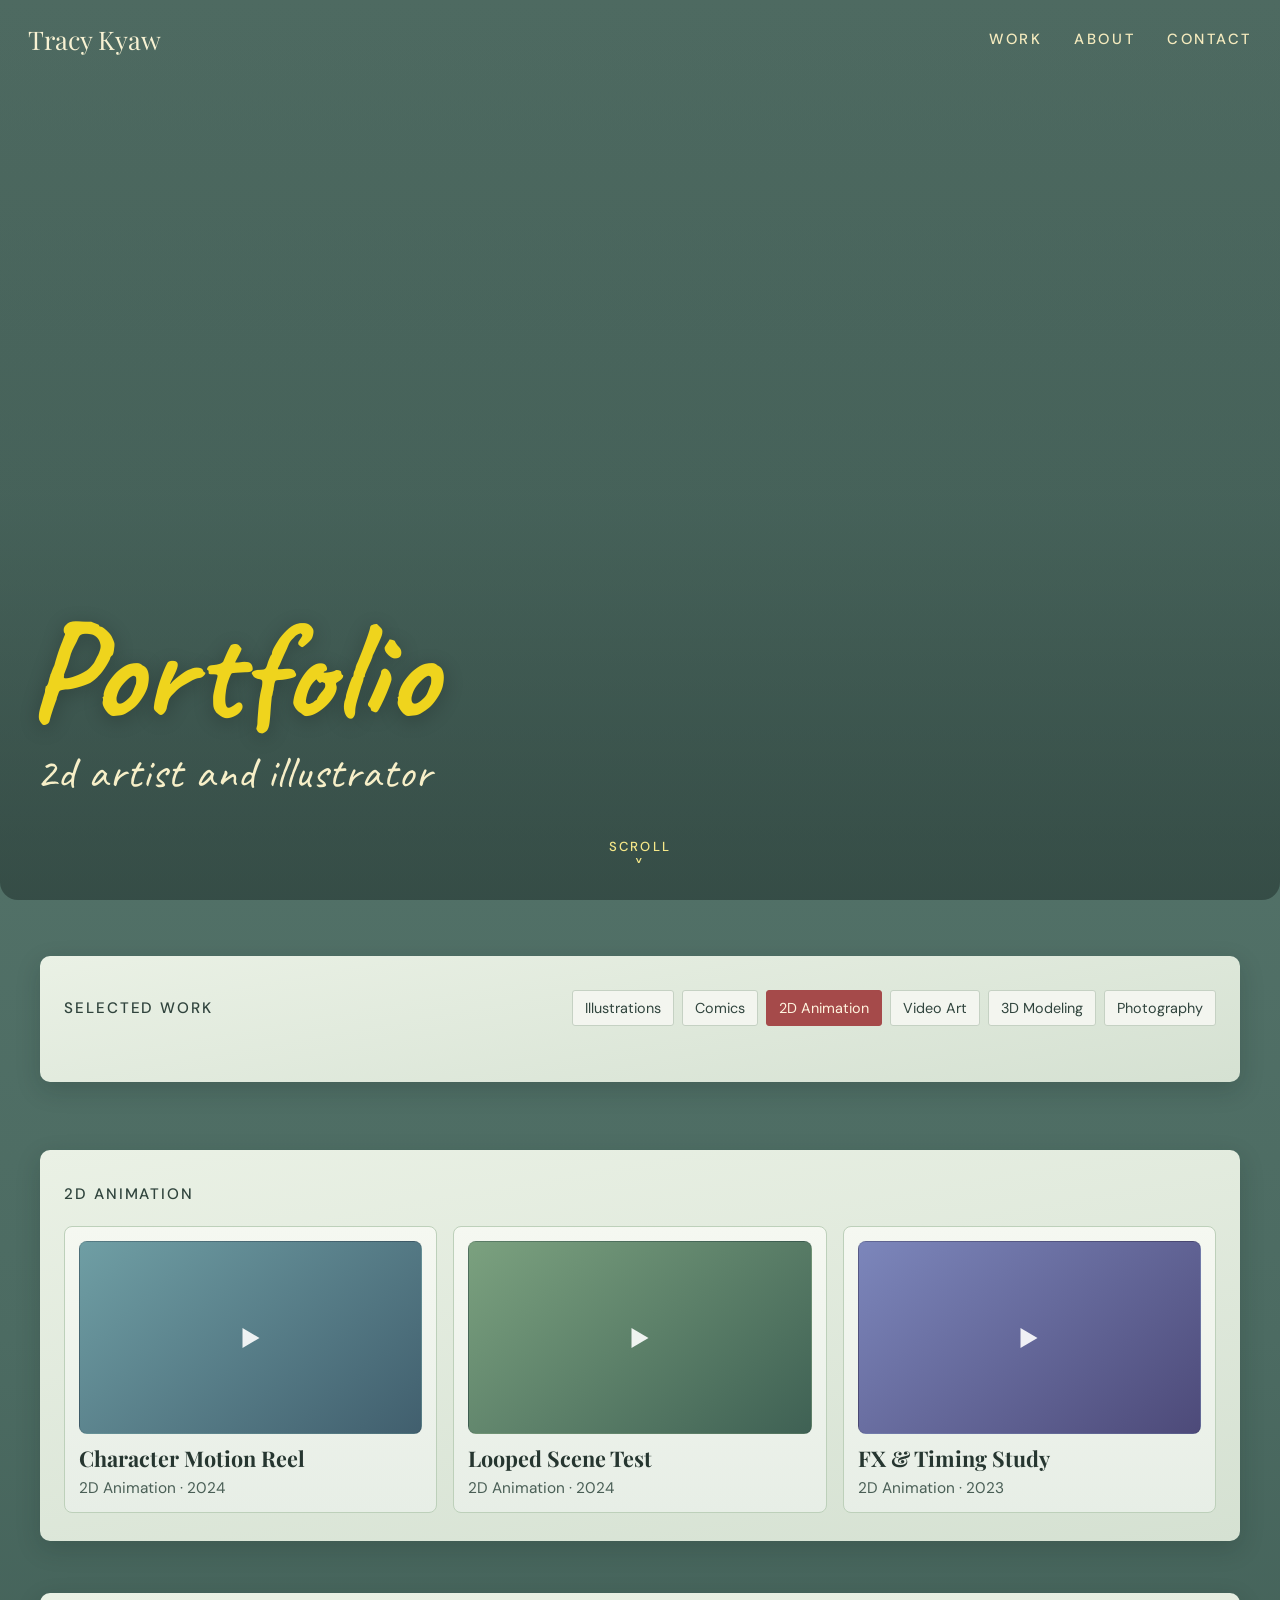
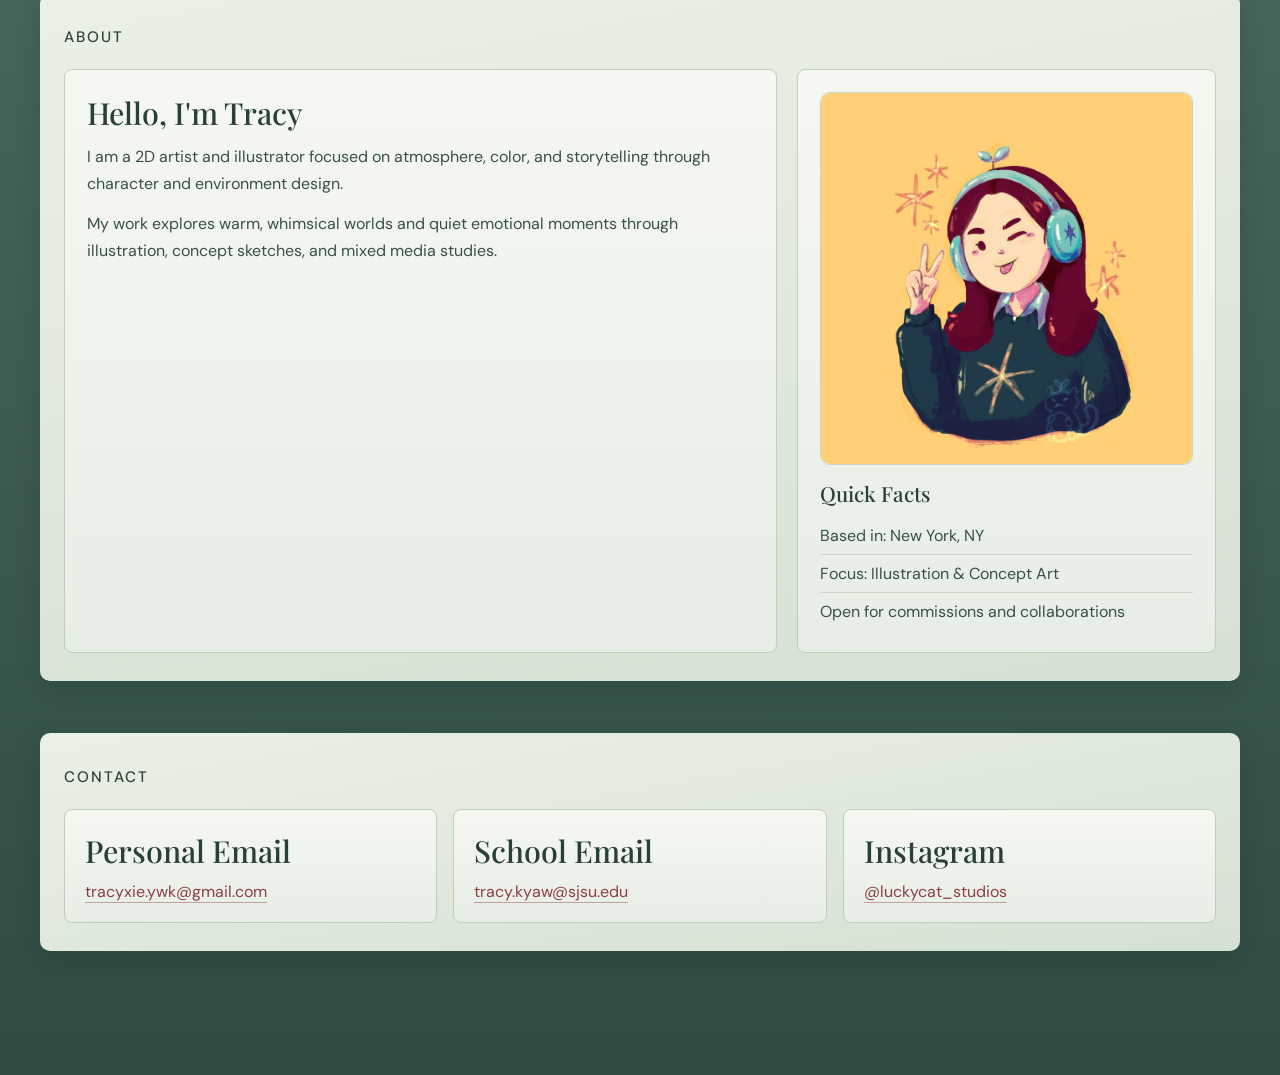
==== animation.html @ 041e15ec "adf" ====
<!DOCTYPE html>
<html lang="en">
<head>
  <meta charset="UTF-8" />
  <meta name="viewport" content="width=device-width, initial-scale=1.0"/>
  <title>Tracy Kyaw | Portfolio</title>
  <script>
    (function () {
      var path = window.location.pathname;
      var lastSegment = path.split("/").pop();
      var looksLikeFile = lastSegment.indexOf(".") !== -1;
      if (!path.endsWith("/") && !looksLikeFile) {
        window.location.replace(window.location.href + "/");
      }
    })();
  </script>
  <link rel="preconnect" href="https://fonts.googleapis.com">
  <link rel="preconnect" href="https://fonts.gstatic.com" crossorigin>
  <link href="https://fonts.googleapis.com/css2?family=Caveat:wght@400;700&family=DM+Sans:wght@400;500&family=Playfair+Display:wght@500&display=swap" rel="stylesheet">
  <link rel="stylesheet" href="style.css" />
</head>
<body data-page-category="animation">

  <header class="hero">
    <div class="hero-bg"></div>
    <div class="hero-overlay"></div>

    <div class="hero-inner">
      <div class="top-bar">
        <p class="site-name">Tracy Kyaw</p>
        <nav class="main-nav">
          <a href="#work">WORK</a>
          <a href="#about">ABOUT</a>
          <a href="#contact">CONTACT</a>
        </nav>
      </div>

      <div class="hero-copy">
        <h1>
          Portfolio
          <span class="sparkle sparkle-1" aria-hidden="true"></span>
          <span class="sparkle sparkle-2" aria-hidden="true"></span>
          <span class="sparkle sparkle-3" aria-hidden="true"></span>
          <span class="sparkle sparkle-4" aria-hidden="true"></span>
        </h1>
        <p>2d artist and illustrator</p>
      </div>

      <a class="scroll-cue" href="#work">
        SCROLL
        <span aria-hidden="true">&#709;</span>
      </a>
    </div>
  </header>

  <main>
    <section class="work-section" id="work">
      <div class="work-header">
        <h2>SELECTED WORK</h2>
        <div class="filter-chips" aria-label="Artwork categories">
          <a class="chip" href="illustrations.html#work">Illustrations</a>
          <a class="chip" href="comics.html#work">Comics</a>
          <a class="chip" href="animation.html#work">2D Animation</a>
          <a class="chip" href="video-art.html#work">Video Art</a>
          <a class="chip" href="modeling.html#work">3D Modeling</a>
          <a class="chip" href="photography.html#work">Photography</a>
        </div>
      </div>

      <div class="artwork-grid">
        <article class="artwork-card" data-category="illustrations">
          <img class="artwork-image" src="illustrations/illustration-01.png" alt="Sunlit courtyard illustration">
          <h3>Sunlit Courtyard</h3>
          <p>Illustrations · 2024</p>
        </article>
        <article class="artwork-card" data-category="photography">
          <div class="artwork-image placeholder-2" aria-hidden="true"></div>
          <h3>Quiet Reflections</h3>
          <p>Photography · 2024</p>
        </article>
        <article class="artwork-card" data-category="comics">
          <a class="artwork-link" href="comics-stars-before-drones.html">
            <img class="artwork-image" src="comics/stars-before-drones/01.png" alt="Stars Before The Drones comic cover page">
          </a>
          <h3>Stars Before The Drones</h3>
          <p>Comics · 8 pages</p>
        </article>
        <article class="artwork-card" data-category="illustrations">
          <img class="artwork-image" src="illustrations/illustration-02.png" alt="Portrait illustration with blue and violet tones">
          <h3>Velvet Portrait</h3>
          <p>Illustrations · 2023</p>
        </article>
        <article class="artwork-card" data-category="modeling">
          <div class="artwork-image placeholder-5" aria-hidden="true"></div>
          <h3>Color Study 07</h3>
          <p>3D Modeling · 2022</p>
        </article>
        <article class="artwork-card" data-category="photography">
          <div class="artwork-image placeholder-6" aria-hidden="true"></div>
          <h3>Blue Tide</h3>
          <p>Photography · 2022</p>
        </article>
        <article class="artwork-card" data-category="comics">
          <a class="artwork-link" href="comics-tobi-story.html">
            <img class="artwork-image" src="comics/closet-story/01.png" alt="Tobi comic cover page">
          </a>
          <h3>Tobi</h3>
          <p>Comics · 5 pages</p>
        </article>
        <article class="artwork-card" data-category="illustrations">
          <img class="artwork-image" src="illustrations/illustration-03.png" alt="Night scene illustration with pink lilies">
          <h3>Midnight Lilies</h3>
          <p>Illustrations · 2024</p>
        </article>
        <article class="artwork-card" data-category="illustrations">
          <img class="artwork-image" src="illustrations/illustration-04.png" alt="Koi fish pond illustration">
          <h3>Koi Pond Study</h3>
          <p>Illustrations · 2024</p>
        </article>
        <article class="artwork-card" data-category="illustrations">
          <img class="artwork-image" src="IMG_1523.png" alt="Forest scene hero illustration">
          <h3>Forest Guardians</h3>
          <p>Illustrations · 2024</p>
        </article>
        <article class="artwork-card" data-category="illustrations">
          <img class="artwork-image" src="illustrations/illustration-05.png" alt="Portrait illustration of two smiling friends with star background">
          <h3>Starry Friendship</h3>
          <p>Illustrations · 2024</p>
        </article>
      </div>
    </section>

    <section class="animation-section" id="animation">
      <div class="section-title-row">
        <h2>2D ANIMATION</h2>
      </div>
      <div class="animation-grid">
        <article class="animation-card" data-category="animation">
          <div class="animation-thumb animation-thumb-1" aria-hidden="true"></div>
          <h3>Character Motion Reel</h3>
          <p>2D Animation · 2024</p>
        </article>
        <article class="animation-card" data-category="animation">
          <div class="animation-thumb animation-thumb-2" aria-hidden="true"></div>
          <h3>Looped Scene Test</h3>
          <p>2D Animation · 2024</p>
        </article>
        <article class="animation-card" data-category="animation">
          <div class="animation-thumb animation-thumb-3" aria-hidden="true"></div>
          <h3>FX & Timing Study</h3>
          <p>2D Animation · 2023</p>
        </article>
      </div>
    </section>

    <section class="video-art-section" id="video-art">
      <div class="section-title-row">
        <h2>VIDEO ART</h2>
      </div>
      <div class="video-art-grid">
        <article class="video-art-card" data-category="video-art">
          <div class="video-art-thumb video-art-thumb-1" aria-hidden="true"></div>
          <h3>Dream Sequence Clip</h3>
          <p>Video Art · 2024</p>
        </article>
        <article class="video-art-card" data-category="video-art">
          <div class="video-art-thumb video-art-thumb-2" aria-hidden="true"></div>
          <h3>Visual Poem Study</h3>
          <p>Video Art · 2024</p>
        </article>
        <article class="video-art-card" data-category="video-art">
          <div class="video-art-thumb video-art-thumb-3" aria-hidden="true"></div>
          <h3>Atmospheric Montage</h3>
          <p>Video Art · 2023</p>
        </article>
      </div>
    </section>

    <section class="about-section" id="about">
      <div class="section-title-row">
        <h2>ABOUT</h2>
      </div>
      <div class="about-layout">
        <div class="about-text">
          <h3>Hello, I'm Tracy</h3>
          <p>
            I am a 2D artist and illustrator focused on atmosphere, color, and
            storytelling through character and environment design.
          </p>
          <p>
            My work explores warm, whimsical worlds and quiet emotional moments
            through illustration, concept sketches, and mixed media studies.
          </p>
        </div>
        <div class="about-highlight">
          <img class="about-profile-image" src="illustrations/profile.png" alt="Portrait of Tracy Kyaw">
          <h4>Quick Facts</h4>
          <ul>
            <li>Based in: New York, NY</li>
            <li>Focus: Illustration & Concept Art</li>
            <li>Open for commissions and collaborations</li>
          </ul>
        </div>
      </div>
    </section>

    <section class="contact-section" id="contact">
      <div class="section-title-row">
        <h2>CONTACT</h2>
      </div>
      <div class="contact-grid">
        <article class="contact-card">
          <h3>Personal Email</h3>
          <p>
            <a href="mailto:tracyxie.ywk@gmail.com">tracyxie.ywk@gmail.com</a>
          </p>
        </article>
        <article class="contact-card">
          <h3>School Email</h3>
          <p>
            <a href="mailto:tracy.kyaw@sjsu.edu">tracy.kyaw@sjsu.edu</a>
          </p>
        </article>
        <article class="contact-card">
          <h3>Instagram</h3>
          <p>
            <a href="https://instagram.com/luckycat_studios" target="_blank" rel="noopener noreferrer">
              @luckycat_studios
            </a>
          </p>
        </article>
      </div>
    </section>
  </main>

  <script>
    (function () {
      var hero = document.querySelector(".hero");
      if (!hero) return;

      function updateHeroFade() {
        var progress = Math.min(window.scrollY / (window.innerHeight * 0.45), 1);
        var opacity = 0.55 + progress * 0.45;
        hero.style.setProperty("--hero-image-opacity", opacity.toFixed(3));
      }

      updateHeroFade();
      window.addEventListener("scroll", updateHeroFade, { passive: true });
      window.addEventListener("resize", updateHeroFade);
    })();

    (function () {
      var selectedCategory = document.body.dataset.pageCategory || "all";
      var artworkCards = document.querySelectorAll(".artwork-card[data-category]");
      var animationSection = document.querySelector(".animation-section");
      var videoArtSection = document.querySelector(".video-art-section");
      var tabLinks = document.querySelectorAll(".filter-chips .chip");
      var categoryToPage = {
        all: "index.html",
        illustrations: "illustrations.html",
        comics: "comics.html",
        animation: "animation.html",
        "video-art": "video-art.html",
        modeling: "modeling.html",
        photography: "photography.html"
      };

      artworkCards.forEach(function (card) {
        var cardCategory = card.dataset.category;
        var shouldShow = selectedCategory === "all" || selectedCategory === cardCategory;
        card.style.display = shouldShow ? "" : "none";
      });

      if (animationSection) {
        animationSection.style.display = selectedCategory === "all" || selectedCategory === "animation" ? "" : "none";
      }

      if (videoArtSection) {
        videoArtSection.style.display = selectedCategory === "all" || selectedCategory === "video-art" ? "" : "none";
      }

      tabLinks.forEach(function (tab) {
        tab.classList.remove("is-active");
        var targetPage = tab.getAttribute("href").split("#")[0];
        if (targetPage === categoryToPage[selectedCategory]) {
          tab.classList.add("is-active");
        }
      });
    })();
  </script>

</body>
</html>
---- style.css ----
* {
  box-sizing: border-box;
  margin: 0;
  padding: 0;
}

:root {
  --forest-deep: #2f4b43;
  --forest-mid: #4c6b62;
  --forest-soft: #7d988d;
  --moss-100: #e7eee6;
  --moss-200: #d5e1d2;
  --moss-300: #bdd0ba;
  --olive-text: #30443d;
  --gold-main: #efd41d;
  --gold-soft: #f6e889;
  --gold-cream: #f8f2d3;
  --berry-accent: #a54a4a;
  --berry-soft: #d07367;
}

html,
body {
  min-height: 100%;
}

body {
  font-family: "DM Sans", Arial, sans-serif;
  color: var(--gold-cream);
  background: linear-gradient(180deg, #5b7a70 0%, var(--forest-mid) 50%, var(--forest-deep) 100%);
}

.hero {
  --hero-image-opacity: 0.55;
  position: relative;
  min-height: 100vh;
  border-radius: 0 0 18px 18px;
  overflow: hidden;
}

.hero-bg {
  position: absolute;
  inset: 0;
  background-image: url("IMG_1523.png");
  background-size: cover;
  background-position: center center;
  opacity: var(--hero-image-opacity);
  transition: opacity 0.15s linear;
}

.hero-overlay {
  position: absolute;
  inset: 0;
  background: linear-gradient(
    180deg,
    rgba(25, 42, 37, 0.2) 0%,
    rgba(30, 50, 45, 0.28) 55%,
    rgba(21, 35, 32, 0.46) 100%
  );
}

.hero-inner {
  position: relative;
  z-index: 1;
  min-height: 100vh;
  padding: 22px 28px 36px;
  display: flex;
  flex-direction: column;
}

.top-bar {
  display: flex;
  justify-content: space-between;
  align-items: center;
}

.site-name {
  font-family: "Playfair Display", serif;
  font-size: clamp(1.55rem, 2vw, 2rem);
  color: var(--gold-cream);
}

.main-nav {
  display: flex;
  align-items: center;
  gap: 32px;
}

.main-nav a {
  font-family: "DM Sans", Arial, sans-serif;
  color: #f5ebbe;
  text-decoration: none;
  font-size: 0.92rem;
  font-weight: 500;
  letter-spacing: 0.16rem;
  transition: color 0.2s ease;
}

.main-nav a:hover {
  color: var(--gold-main);
}

.hero-copy {
  margin-top: auto;
  margin-bottom: 64px;
  max-width: 560px;
}

.hero-copy h1 {
  position: relative;
  display: inline-block;
  font-family: "Caveat", cursive;
  font-weight: 700;
  font-size: clamp(4.4rem, 11vw, 9rem);
  line-height: 0.92;
  color: var(--gold-main);
  text-shadow: 0 4px 20px rgba(0, 0, 0, 0.24);
}

.sparkle {
  --size: 16px;
  position: absolute;
  width: var(--size);
  height: var(--size);
  border-radius: 50%;
  opacity: 0;
  animation: sparkleTwinkle 2.6s ease-in-out infinite;
}

.sparkle::before,
.sparkle::after {
  content: "";
  position: absolute;
  background: radial-gradient(circle, #fff8bd 0%, var(--gold-main) 68%, rgba(239, 212, 29, 0) 100%);
  left: 50%;
  top: 50%;
  transform: translate(-50%, -50%);
  border-radius: 99px;
}

.sparkle::before {
  width: 3px;
  height: 100%;
}

.sparkle::after {
  width: 100%;
  height: 3px;
}

.sparkle-1 {
  --size: 15px;
  top: 3%;
  left: -16px;
}

.sparkle-2 {
  --size: 13px;
  top: -14px;
  right: 16%;
  animation-delay: 0.5s;
}

.sparkle-3 {
  --size: 12px;
  right: -22px;
  bottom: 12%;
  animation-delay: 1.1s;
}

.sparkle-4 {
  --size: 10px;
  left: 38%;
  bottom: -14px;
  animation-delay: 1.7s;
}

@keyframes sparkleTwinkle {
  0% {
    transform: translateY(0) scale(0.7) rotate(0deg);
    opacity: 0;
    filter: drop-shadow(0 0 0 rgba(246, 232, 137, 0));
  }
  25% {
    opacity: 1;
  }
  50% {
    transform: translateY(-3px) scale(1.05) rotate(16deg);
    opacity: 1;
    filter: drop-shadow(0 0 8px rgba(246, 232, 137, 0.72));
  }
  100% {
    transform: translateY(0) scale(0.72) rotate(0deg);
    opacity: 0;
    filter: drop-shadow(0 0 0 rgba(246, 232, 137, 0));
  }
}

.hero-copy p {
  margin-top: 8px;
  margin-left: 8px;
  font-family: "Caveat", cursive;
  font-size: clamp(1.8rem, 3.7vw, 2.8rem);
  color: #f7efc8;
  letter-spacing: 0.06rem;
}

.scroll-cue {
  position: absolute;
  left: 50%;
  bottom: 24px;
  transform: translateX(-50%);
  color: var(--gold-soft);
  text-decoration: none;
  font-size: 0.82rem;
  font-weight: 500;
  letter-spacing: 0.13rem;
  display: flex;
  flex-direction: column;
  align-items: center;
  gap: 2px;
}

.scroll-cue span {
  font-size: 1.2rem;
  line-height: 1;
}

main {
  padding: 56px 24px 72px;
}

.work-section {
  max-width: 1200px;
  margin: 0 auto 68px;
  background: linear-gradient(170deg, #eaf1e5 0%, var(--moss-200) 100%);
  border-radius: 10px;
  padding: 34px 24px 28px;
  color: var(--olive-text);
  box-shadow: 0 8px 24px rgba(15, 33, 29, 0.18);
}

.work-header {
  display: flex;
  justify-content: space-between;
  align-items: center;
  gap: 20px;
  margin-bottom: 28px;
}

.work-header h2 {
  font-family: "DM Sans", Arial, sans-serif;
  font-size: 0.95rem;
  letter-spacing: 0.12rem;
  font-weight: 500;
}

.filter-chips {
  display: flex;
  flex-wrap: wrap;
  justify-content: flex-end;
  gap: 8px;
}

.chip {
  display: inline-block;
  background: #f3f5ef;
  color: var(--olive-text);
  border: 1px solid #c5d1c3;
  border-radius: 3px;
  padding: 8px 12px;
  font-size: 0.9rem;
  font-family: "DM Sans", Arial, sans-serif;
  text-decoration: none;
}

.chip.is-active {
  background: var(--berry-accent);
  color: #fff4df;
  border-color: var(--berry-accent);
}

.artwork-grid {
  display: grid;
  grid-template-columns: repeat(3, minmax(0, 1fr));
  gap: 24px 18px;
}

.artwork-card h3 {
  margin-top: 12px;
  font-family: "Playfair Display", serif;
  font-size: 1.55rem;
  font-weight: 500;
  color: #263630;
}

.artwork-card p {
  margin-top: 6px;
  color: #4a5f56;
  font-size: 1rem;
}

.artwork-image {
  width: 100%;
  aspect-ratio: 4 / 5.4;
  border-radius: 4px;
  border: 1px solid rgba(34, 42, 40, 0.08);
}

img.artwork-image {
  display: block;
  object-fit: cover;
}

.artwork-link {
  display: block;
}

.placeholder-1 {
  background: linear-gradient(155deg, #f2df72 0%, #8eb898 46%, #466759 100%);
}

.placeholder-2 {
  background: linear-gradient(180deg, #f4e897 0%, #7ca98a 40%, #3f6758 100%);
}

.placeholder-3 {
  background: linear-gradient(120deg, #cf6c5f 0%, #f0d785 40%, #6f8f7e 100%);
}

.placeholder-4 {
  background: linear-gradient(140deg, #dfe9d2 0%, #acc3a1 48%, #708f79 100%);
}

.placeholder-5 {
  background: linear-gradient(130deg, #2c5b4b 0%, #5b8f6f 55%, #be5148 100%);
}

.placeholder-6 {
  background: linear-gradient(180deg, #f3df78 0%, #88b38f 45%, #496c5f 100%);
}

.content {
  max-width: 900px;
  margin: 0 auto 52px;
}

.about-section,
.contact-section,
.animation-section,
.video-art-section {
  max-width: 1200px;
  margin: 0 auto 52px;
  background: linear-gradient(170deg, #eaf1e5 0%, var(--moss-200) 100%);
  border-radius: 10px;
  padding: 34px 24px 28px;
  color: var(--olive-text);
  box-shadow: 0 8px 24px rgba(15, 33, 29, 0.18);
}

.section-title-row {
  margin-bottom: 22px;
}

.section-title-row h2 {
  font-family: "DM Sans", Arial, sans-serif;
  font-size: 0.95rem;
  letter-spacing: 0.12rem;
  font-weight: 500;
}

.about-layout {
  display: grid;
  grid-template-columns: 1.7fr 1fr;
  gap: 20px;
}

.animation-grid {
  display: grid;
  grid-template-columns: repeat(3, minmax(0, 1fr));
  gap: 16px;
}

.video-art-grid {
  display: grid;
  grid-template-columns: repeat(3, minmax(0, 1fr));
  gap: 16px;
}

.animation-card {
  background: linear-gradient(180deg, #f5f8f1 0%, var(--moss-100) 100%);
  border: 1px solid var(--moss-300);
  border-radius: 8px;
  padding: 14px;
}

.video-art-card {
  background: linear-gradient(180deg, #f5f8f1 0%, var(--moss-100) 100%);
  border: 1px solid var(--moss-300);
  border-radius: 8px;
  padding: 14px;
}

.animation-thumb {
  width: 100%;
  aspect-ratio: 16 / 9;
  border-radius: 8px;
  border: 1px solid rgba(34, 42, 40, 0.1);
  position: relative;
}

.video-art-thumb {
  width: 100%;
  aspect-ratio: 16 / 9;
  border-radius: 8px;
  border: 1px solid rgba(34, 42, 40, 0.1);
  position: relative;
}

.animation-thumb::after {
  content: "";
  position: absolute;
  left: 50%;
  top: 50%;
  transform: translate(-50%, -50%);
  border-left: 17px solid rgba(255, 255, 255, 0.9);
  border-top: 10px solid transparent;
  border-bottom: 10px solid transparent;
}

.video-art-thumb::after {
  content: "";
  position: absolute;
  left: 50%;
  top: 50%;
  transform: translate(-50%, -50%);
  border-left: 17px solid rgba(255, 255, 255, 0.9);
  border-top: 10px solid transparent;
  border-bottom: 10px solid transparent;
}

.animation-thumb-1 {
  background: linear-gradient(140deg, #6f9ea4 0%, #415f6e 100%);
}

.animation-thumb-2 {
  background: linear-gradient(140deg, #7ba17f 0%, #3f6154 100%);
}

.animation-thumb-3 {
  background: linear-gradient(140deg, #7c86bb 0%, #4d4a79 100%);
}

.video-art-thumb-1 {
  background: linear-gradient(140deg, #8278ba 0%, #4e4a80 100%);
}

.video-art-thumb-2 {
  background: linear-gradient(140deg, #7ca3a6 0%, #47646f 100%);
}

.video-art-thumb-3 {
  background: linear-gradient(140deg, #a582ad 0%, #684a73 100%);
}

.animation-card h3 {
  margin-top: 10px;
  font-family: "Playfair Display", serif;
  font-size: 1.35rem;
  color: #263630;
}

.animation-card p {
  margin-top: 6px;
  color: #4a5f56;
  font-size: 0.96rem;
}

.video-art-card h3 {
  margin-top: 10px;
  font-family: "Playfair Display", serif;
  font-size: 1.35rem;
  color: #263630;
}

.video-art-card p {
  margin-top: 6px;
  color: #4a5f56;
  font-size: 0.96rem;
}

.about-text,
.about-highlight {
  background: linear-gradient(180deg, #f5f8f1 0%, var(--moss-100) 100%);
  border: 1px solid var(--moss-300);
  border-radius: 8px;
  padding: 22px;
}

.about-text h3,
.about-highlight h4,
.contact-card h3 {
  font-family: "Playfair Display", serif;
  color: #284037;
  margin-bottom: 10px;
}

.about-text h3,
.contact-card h3 {
  font-size: 1.9rem;
  font-weight: 500;
}

.about-text p {
  color: #385148;
  line-height: 1.7;
  font-size: 1rem;
}

.about-text p + p {
  margin-top: 12px;
}

.about-highlight h4 {
  font-size: 1.3rem;
  font-weight: 500;
}

.about-profile-image {
  width: 100%;
  display: block;
  border-radius: 10px;
  border: 1px solid #c9d6c7;
  margin-bottom: 14px;
}

.about-highlight ul {
  list-style: none;
}

.about-highlight li {
  color: #385148;
  padding: 8px 0;
  border-bottom: 1px solid #c9d6c7;
  font-size: 1rem;
}

.about-highlight li:last-child {
  border-bottom: none;
}

.contact-grid {
  display: grid;
  grid-template-columns: repeat(3, minmax(0, 1fr));
  gap: 16px;
}

.contact-card {
  background: linear-gradient(180deg, #f5f8f1 0%, var(--moss-100) 100%);
  border: 1px solid var(--moss-300);
  border-radius: 8px;
  padding: 20px;
}

.contact-card p {
  color: #385148;
  font-size: 1rem;
}

.contact-card a {
  color: #8f3e42;
  text-decoration: none;
  border-bottom: 1px solid rgba(143, 62, 66, 0.45);
  transition: color 0.2s ease, border-color 0.2s ease;
}

.contact-card a:hover {
  color: var(--berry-accent);
  border-color: rgba(165, 74, 74, 0.75);
}

@media (max-width: 720px) {
  .hero-inner {
    padding: 18px 16px 26px;
  }

  .top-bar {
    flex-direction: column;
    align-items: flex-start;
    gap: 12px;
  }

  .main-nav {
    gap: 18px;
  }

  .work-section {
    padding: 24px 14px;
  }

  .about-section,
  .contact-section,
  .animation-section,
  .video-art-section {
    padding: 24px 14px;
  }

  .work-header {
    flex-direction: column;
    align-items: flex-start;
    margin-bottom: 20px;
  }

  .filter-chips {
    justify-content: flex-start;
  }

  .artwork-grid {
    grid-template-columns: 1fr;
  }

  .about-layout {
    grid-template-columns: 1fr;
  }

  .contact-grid {
    grid-template-columns: 1fr;
  }

  .animation-grid {
    grid-template-columns: 1fr;
  }

  .video-art-grid {
    grid-template-columns: 1fr;
  }
}

@media (min-width: 721px) and (max-width: 1080px) {
  .artwork-grid {
    grid-template-columns: repeat(2, minmax(0, 1fr));
  }

  .contact-grid {
    grid-template-columns: repeat(2, minmax(0, 1fr));
  }

  .animation-grid {
    grid-template-columns: repeat(2, minmax(0, 1fr));
  }

  .video-art-grid {
    grid-template-columns: repeat(2, minmax(0, 1fr));
  }
}

@media (prefers-reduced-motion: reduce) {
  .sparkle {
    animation: none;
    opacity: 0.7;
  }
}
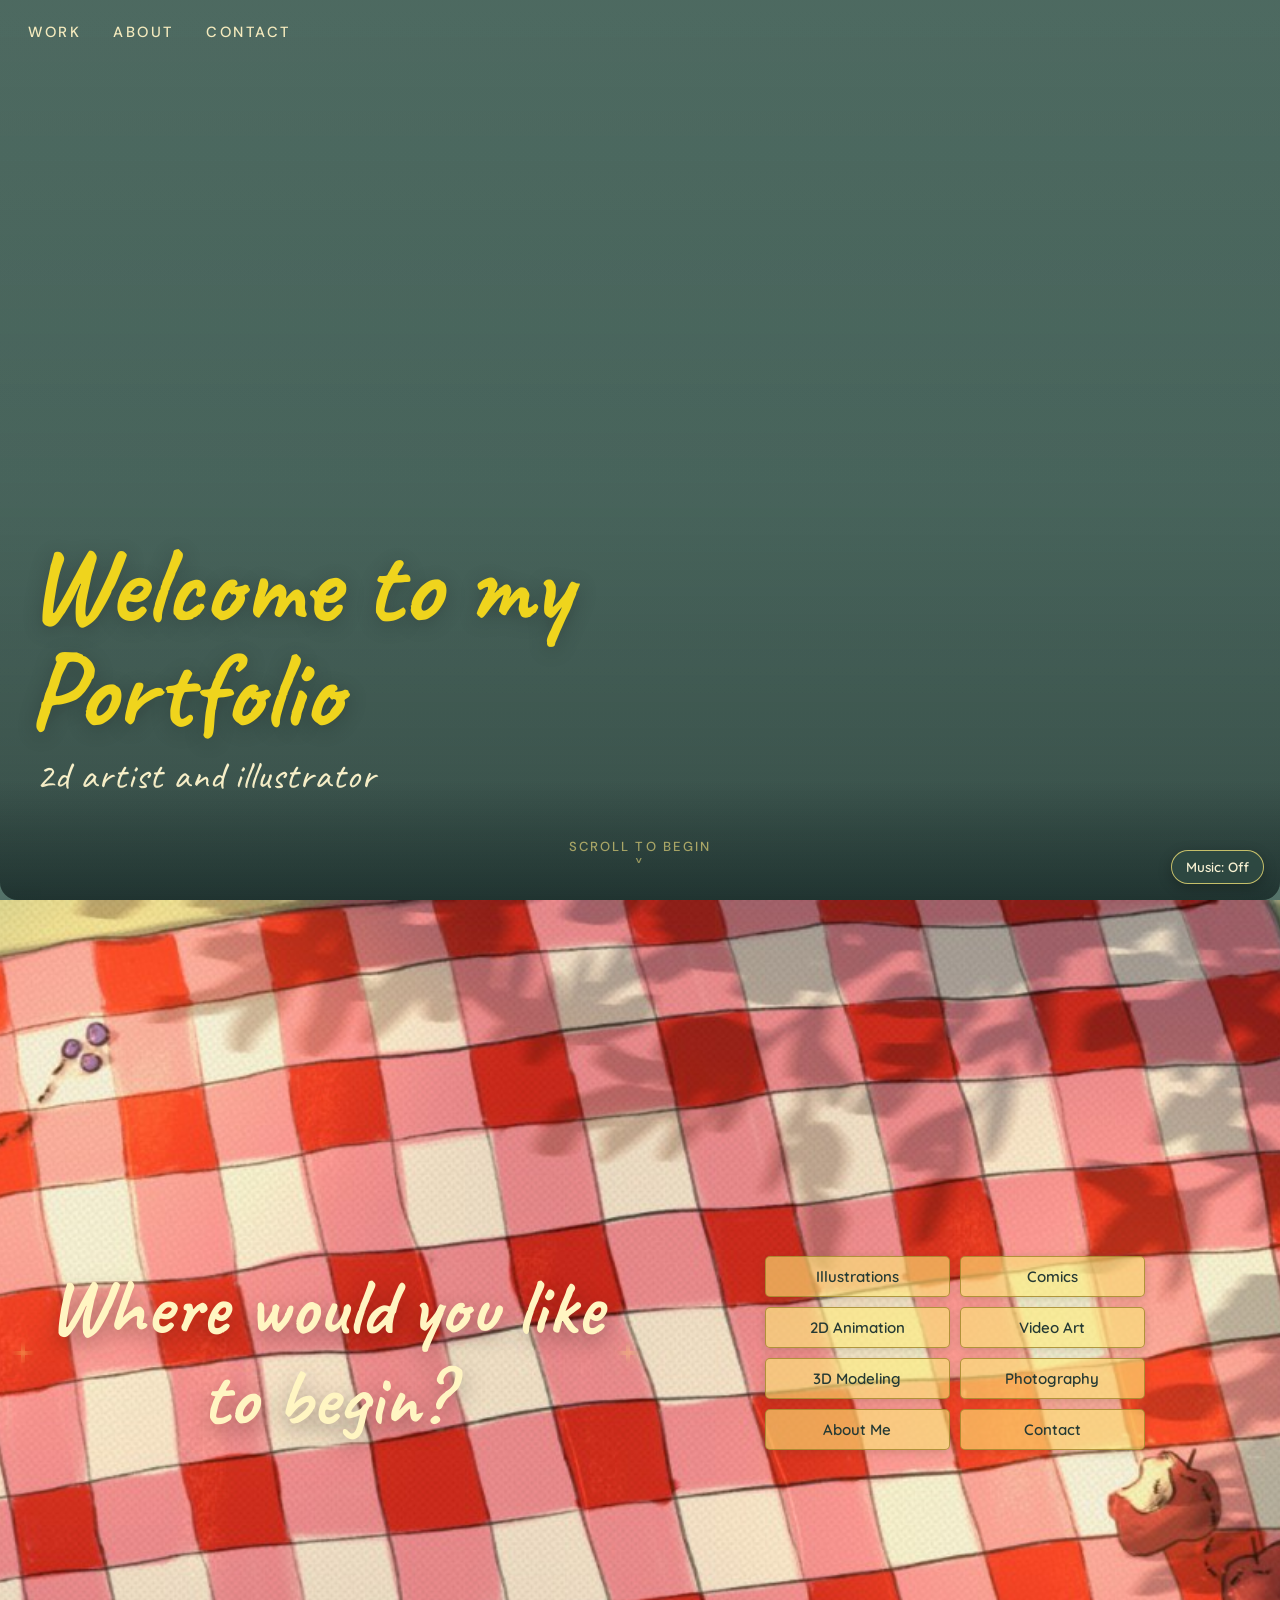
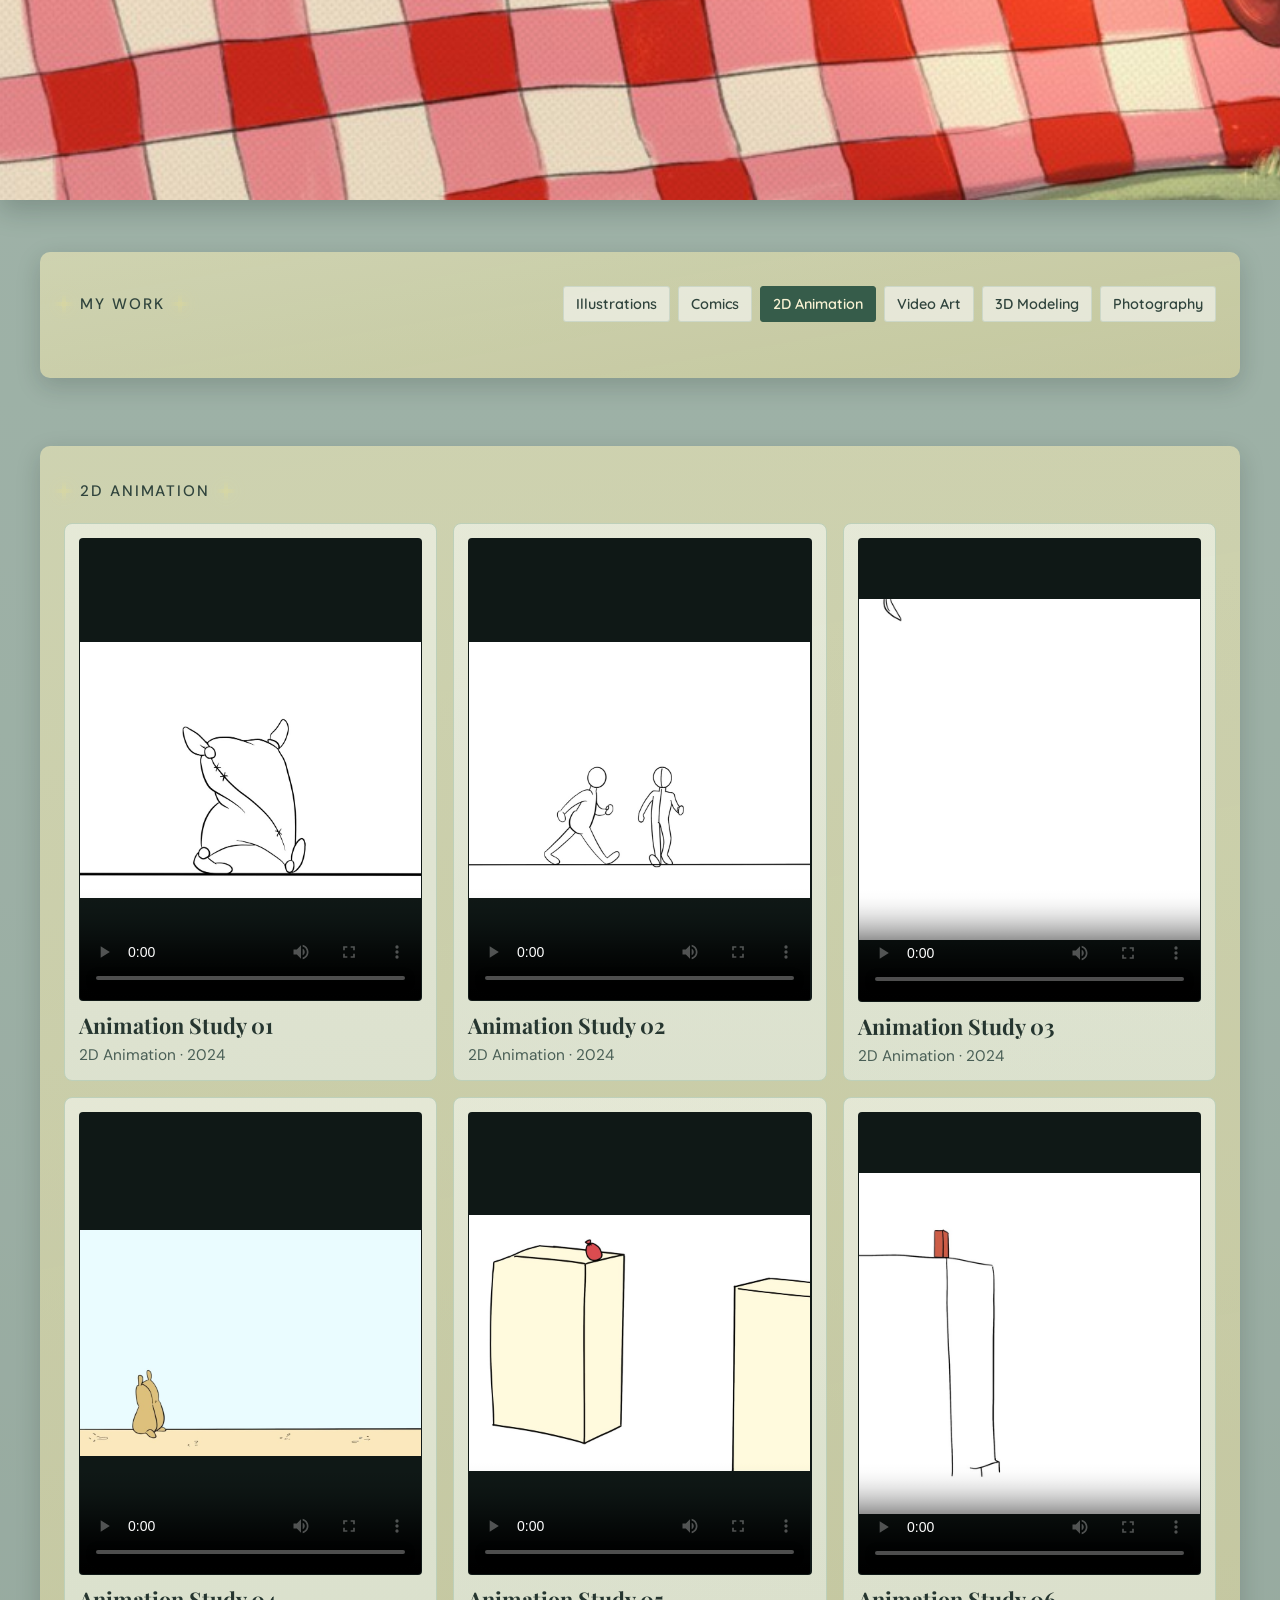
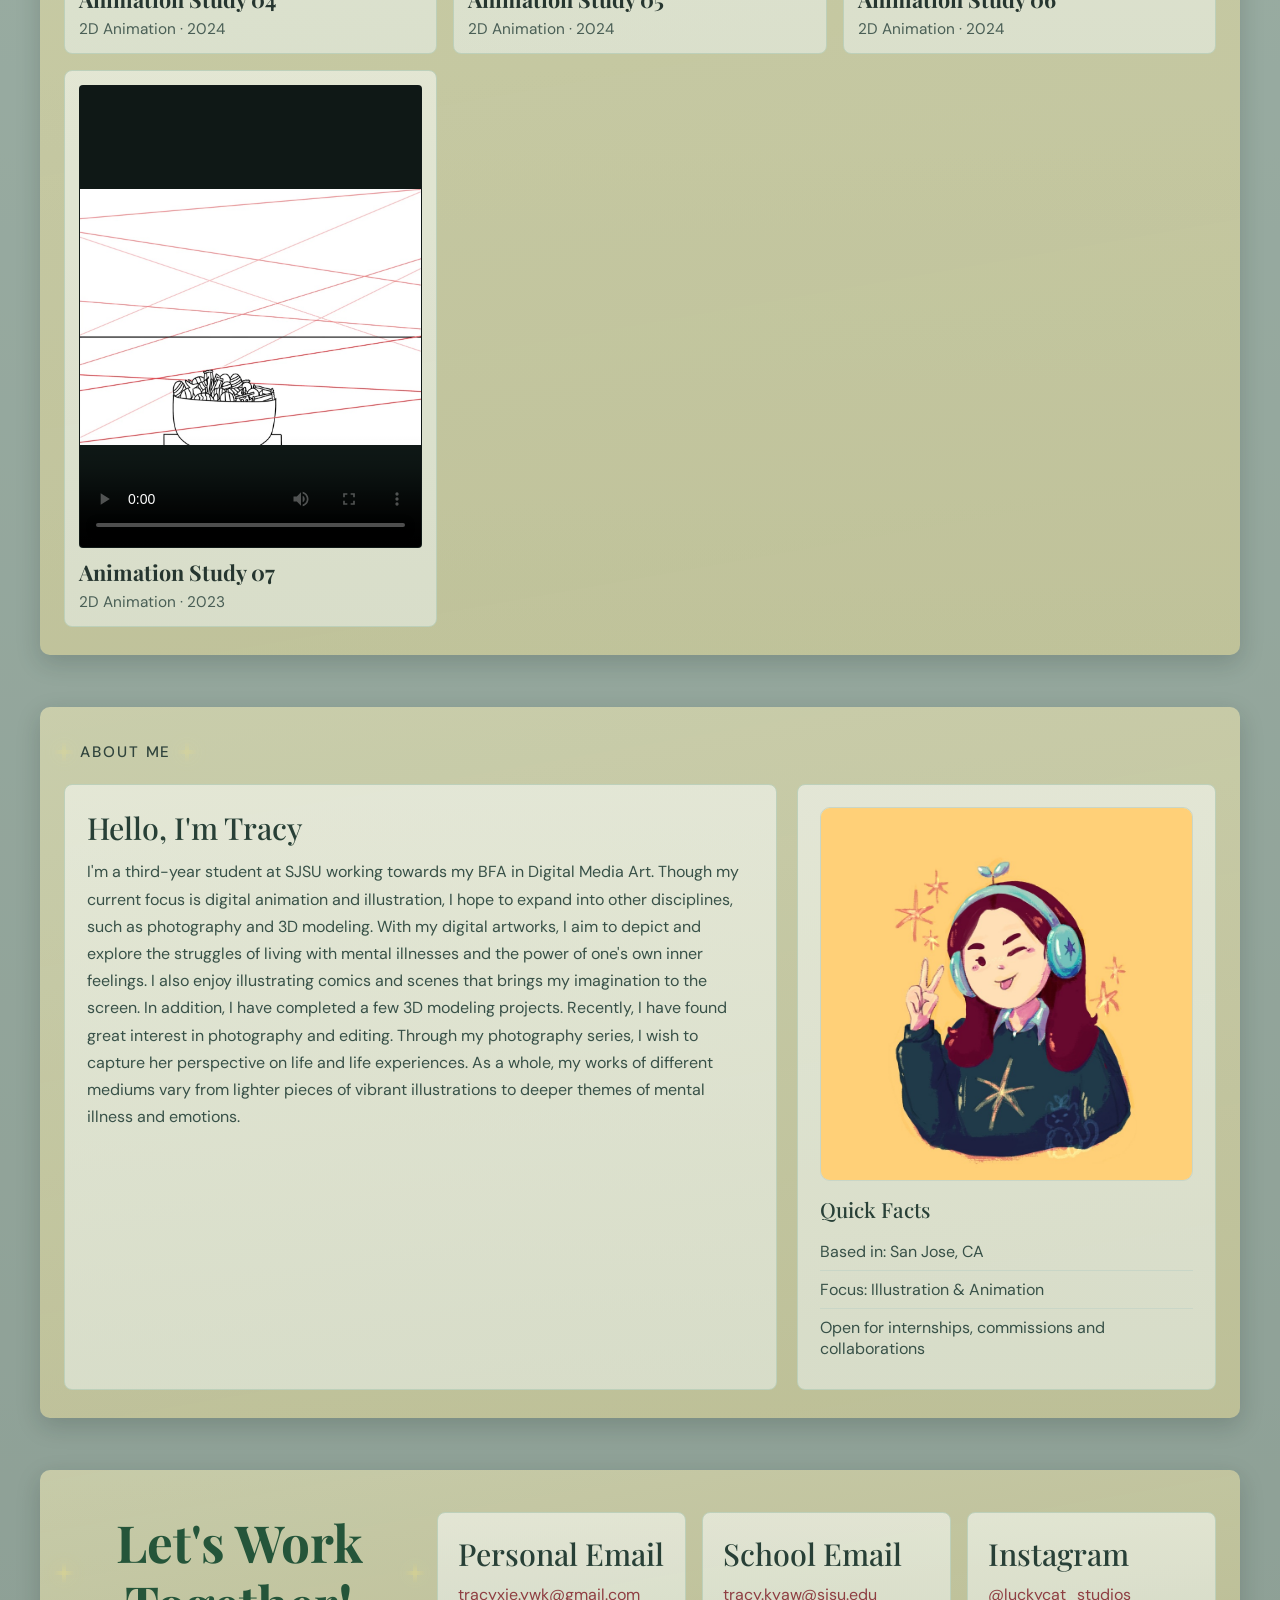
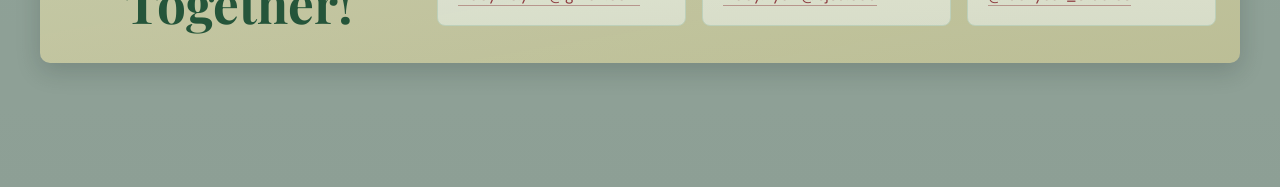
==== commit d692c8b3: "ds" ====
--- a/animation.html
+++ b/animation.html
@@ -16,10 +16,14 @@
   </script>
   <link rel="preconnect" href="https://fonts.googleapis.com">
   <link rel="preconnect" href="https://fonts.gstatic.com" crossorigin>
-  <link href="https://fonts.googleapis.com/css2?family=Caveat:wght@400;700&family=DM+Sans:wght@400;500&family=Playfair+Display:wght@500&display=swap" rel="stylesheet">
+  <link href="https://fonts.googleapis.com/css2?family=Caveat:wght@400;700&family=DM+Sans:wght@400;500&family=Playfair+Display:wght@500&family=Quicksand:wght@500;600&display=swap" rel="stylesheet">
   <link rel="stylesheet" href="style.css" />
 </head>
 <body data-page-category="animation">
+  <audio id="bg-music" loop preload="auto"></audio>
+  <button id="music-toggle" class="music-toggle" type="button" aria-pressed="false" aria-label="Play background music">
+    Music: Off
+  </button>
 
   <header class="hero">
     <div class="hero-bg"></div>
@@ -27,7 +31,6 @@
 
     <div class="hero-inner">
       <div class="top-bar">
-        <p class="site-name">Tracy Kyaw</p>
         <nav class="main-nav">
           <a href="#work">WORK</a>
           <a href="#about">ABOUT</a>
@@ -37,7 +40,7 @@
 
       <div class="hero-copy">
         <h1>
-          Portfolio
+          Welcome to my Portfolio
           <span class="sparkle sparkle-1" aria-hidden="true"></span>
           <span class="sparkle sparkle-2" aria-hidden="true"></span>
           <span class="sparkle sparkle-3" aria-hidden="true"></span>
@@ -46,17 +49,33 @@
         <p>2d artist and illustrator</p>
       </div>
 
-      <a class="scroll-cue" href="#work">
-        SCROLL
-        <span aria-hidden="true">&#709;</span>
+      <a class="scroll-cue" href="#begin">SCROLL TO BEGIN<span aria-hidden="true">&#709;</span>
       </a>
     </div>
   </header>
 
   <main>
+    <section class="begin-section" id="begin">
+      <div class="begin-layout">
+        <div class="begin-prompt">
+          <h2>Where would you like to begin?</h2>
+        </div>
+        <div class="begin-links" aria-label="Quick start links">
+          <a href="illustrations.html#work">Illustrations</a>
+          <a href="comics.html#work">Comics</a>
+          <a href="animation.html#work">2D Animation</a>
+          <a href="video-art.html#work">Video Art</a>
+          <a href="modeling.html#work">3D Modeling</a>
+          <a href="photography.html#work">Photography</a>
+          <a href="#about">About Me</a>
+          <a href="#contact">Contact</a>
+        </div>
+      </div>
+    </section>
+
     <section class="work-section" id="work">
       <div class="work-header">
-        <h2>SELECTED WORK</h2>
+        <h2>MY WORK</h2>
         <div class="filter-chips" aria-label="Artwork categories">
           <a class="chip" href="illustrations.html#work">Illustrations</a>
           <a class="chip" href="comics.html#work">Comics</a>
@@ -70,7 +89,7 @@
       <div class="artwork-grid">
         <article class="artwork-card" data-category="illustrations">
           <img class="artwork-image" src="illustrations/illustration-01.png" alt="Sunlit courtyard illustration">
-          <h3>Sunlit Courtyard</h3>
+          <h3>Babylon Lovers</h3>
           <p>Illustrations · 2024</p>
         </article>
         <article class="artwork-card" data-category="photography">
@@ -79,7 +98,7 @@
           <p>Photography · 2024</p>
         </article>
         <article class="artwork-card" data-category="comics">
-          <a class="artwork-link" href="comics-stars-before-drones.html">
+          <a href="comics-stars-before-drones.html" class="artwork-link">
             <img class="artwork-image" src="comics/stars-before-drones/01.png" alt="Stars Before The Drones comic cover page">
           </a>
           <h3>Stars Before The Drones</h3>
@@ -87,13 +106,29 @@
         </article>
         <article class="artwork-card" data-category="illustrations">
           <img class="artwork-image" src="illustrations/illustration-02.png" alt="Portrait illustration with blue and violet tones">
-          <h3>Velvet Portrait</h3>
+          <h3>Open Wound</h3>
           <p>Illustrations · 2023</p>
         </article>
         <article class="artwork-card" data-category="modeling">
-          <div class="artwork-image placeholder-5" aria-hidden="true"></div>
-          <h3>Color Study 07</h3>
-          <p>3D Modeling · 2022</p>
+          <video class="artwork-image modeling-video" controls preload="metadata" playsinline>
+            <source src="3d-modeling/spring-2025-intro-to-3d-modeling-class-reel.mp4" type="video/mp4">
+            Your browser does not support video playback.
+          </video>
+          <h3>Spring 2025 Intro to 3D Modeling Class Reel</h3>
+          <p>3D Modeling · 2025</p>
+        </article>
+        <article class="artwork-card" data-category="modeling">
+          <img class="artwork-image" src="3d-modeling/modeling-01.png" alt="3D modeling desk scene">
+          <h3>Desk Scene Study</h3>
+          <p>3D Modeling · 2025</p>
+        </article>
+        <article class="artwork-card" data-category="modeling">
+          <video class="artwork-image modeling-video" controls preload="metadata" playsinline>
+            <source src="3d-modeling/chess-set-animation.mp4" type="video/mp4">
+            Your browser does not support video playback.
+          </video>
+          <h3>Chess Set Animation</h3>
+          <p>3D Modeling · 2025</p>
         </article>
         <article class="artwork-card" data-category="photography">
           <div class="artwork-image placeholder-6" aria-hidden="true"></div>
@@ -101,7 +136,7 @@
           <p>Photography · 2022</p>
         </article>
         <article class="artwork-card" data-category="comics">
-          <a class="artwork-link" href="comics-tobi-story.html">
+          <a href="comics-tobi-story.html" class="artwork-link">
             <img class="artwork-image" src="comics/closet-story/01.png" alt="Tobi comic cover page">
           </a>
           <h3>Tobi</h3>
@@ -109,7 +144,7 @@
         </article>
         <article class="artwork-card" data-category="illustrations">
           <img class="artwork-image" src="illustrations/illustration-03.png" alt="Night scene illustration with pink lilies">
-          <h3>Midnight Lilies</h3>
+          <h3>Flowers in a Strange Place</h3>
           <p>Illustrations · 2024</p>
         </article>
         <article class="artwork-card" data-category="illustrations">
@@ -119,12 +154,22 @@
         </article>
         <article class="artwork-card" data-category="illustrations">
           <img class="artwork-image" src="IMG_1523.png" alt="Forest scene hero illustration">
-          <h3>Forest Guardians</h3>
+          <h3>Winged Mice Shenanigans</h3>
           <p>Illustrations · 2024</p>
         </article>
         <article class="artwork-card" data-category="illustrations">
           <img class="artwork-image" src="illustrations/illustration-05.png" alt="Portrait illustration of two smiling friends with star background">
-          <h3>Starry Friendship</h3>
+          <h3>portrait of friends</h3>
+          <p>Illustrations · 2024</p>
+        </article>
+        <article class="artwork-card" data-category="illustrations">
+          <img class="artwork-image" src="illustrations/illustration-06.png" alt="A Dinner With Screens illustration">
+          <h3>A Dinner With Screens</h3>
+          <p>Illustrations · 2024</p>
+        </article>
+        <article class="artwork-card" data-category="illustrations">
+          <img class="artwork-image" src="illustrations/illustration-07.png" alt="Stage spotlight illustration">
+          <h3>Stage Spotlight</h3>
           <p>Illustrations · 2024</p>
         </article>
       </div>
@@ -136,18 +181,73 @@
       </div>
       <div class="animation-grid">
         <article class="animation-card" data-category="animation">
-          <div class="animation-thumb animation-thumb-1" aria-hidden="true"></div>
-          <h3>Character Motion Reel</h3>
+          <video class="artwork-image animation-video" controls preload="metadata" playsinline poster="2d-animation/animation-01.png">
+            <source src="2d-animation/animation-01.mp4" type="video/mp4">
+            <source src="2d-animation/animation-01.webm" type="video/webm">
+            <source src="2d-animation/animation-01.mov" type="video/quicktime">
+            Your browser does not support video playback.
+          </video>
+          <h3>Animation Study 01</h3>
           <p>2D Animation · 2024</p>
         </article>
         <article class="animation-card" data-category="animation">
-          <div class="animation-thumb animation-thumb-2" aria-hidden="true"></div>
-          <h3>Looped Scene Test</h3>
+          <video class="artwork-image animation-video" controls preload="metadata" playsinline poster="2d-animation/animation-02.png">
+            <source src="2d-animation/animation-02.mp4" type="video/mp4">
+            <source src="2d-animation/animation-02.webm" type="video/webm">
+            <source src="2d-animation/animation-02.mov" type="video/quicktime">
+            Your browser does not support video playback.
+          </video>
+          <h3>Animation Study 02</h3>
           <p>2D Animation · 2024</p>
         </article>
         <article class="animation-card" data-category="animation">
-          <div class="animation-thumb animation-thumb-3" aria-hidden="true"></div>
-          <h3>FX & Timing Study</h3>
+          <video class="artwork-image animation-video" controls preload="metadata" playsinline poster="2d-animation/animation-03.png">
+            <source src="2d-animation/animation-03.mp4" type="video/mp4">
+            <source src="2d-animation/animation-03.webm" type="video/webm">
+            <source src="2d-animation/animation-03.mov" type="video/quicktime">
+            Your browser does not support video playback.
+          </video>
+          <h3>Animation Study 03</h3>
+          <p>2D Animation · 2024</p>
+        </article>
+        <article class="animation-card" data-category="animation">
+          <video class="artwork-image animation-video" controls preload="metadata" playsinline poster="2d-animation/animation-04.png">
+            <source src="2d-animation/animation-04.mp4" type="video/mp4">
+            <source src="2d-animation/animation-04.webm" type="video/webm">
+            <source src="2d-animation/animation-04.mov" type="video/quicktime">
+            Your browser does not support video playback.
+          </video>
+          <h3>Animation Study 04</h3>
+          <p>2D Animation · 2024</p>
+        </article>
+        <article class="animation-card" data-category="animation">
+          <video class="artwork-image animation-video" controls preload="metadata" playsinline poster="2d-animation/animation-05.png">
+            <source src="2d-animation/animation-05.mp4" type="video/mp4">
+            <source src="2d-animation/animation-05.webm" type="video/webm">
+            <source src="2d-animation/animation-05.mov" type="video/quicktime">
+            Your browser does not support video playback.
+          </video>
+          <h3>Animation Study 05</h3>
+          <p>2D Animation · 2024</p>
+        </article>
+        <article class="animation-card" data-category="animation">
+          <video class="artwork-image animation-video" controls preload="metadata" playsinline poster="2d-animation/animation-06.png">
+            <source src="2d-animation/animation-06.mp4" type="video/mp4">
+            <source src="2d-animation/animation-06.webm" type="video/webm">
+            <source src="2d-animation/animation-06.mov" type="video/quicktime">
+            Your browser does not support video playback.
+          </video>
+          <h3>Animation Study 06</h3>
+          <p>2D Animation · 2024</p>
+        </article>
+        <article class="animation-card" data-category="animation">
+          <video class="artwork-image animation-video" controls preload="metadata" playsinline poster="2d-animation/animation-07.png">
+            <source src="2d-animation/animation-07.mp4" type="video/mp4">
+            <source src="2d-animation/animation-07.webm" type="video/webm">
+            <source src="2d-animation/animation-07.mov" type="video/quicktime">
+            Your browser does not support video playback.
+          </video>
+          <h3>Animation Study 07</h3>
           <p>2D Animation · 2023</p>
         </article>
       </div>
@@ -160,77 +260,79 @@
       <div class="video-art-grid">
         <article class="video-art-card" data-category="video-art">
           <div class="video-art-thumb video-art-thumb-1" aria-hidden="true"></div>
-          <h3>Dream Sequence Clip</h3>
+          <h3>Video Piece 01</h3>
           <p>Video Art · 2024</p>
         </article>
         <article class="video-art-card" data-category="video-art">
           <div class="video-art-thumb video-art-thumb-2" aria-hidden="true"></div>
-          <h3>Visual Poem Study</h3>
+          <h3>Video Piece 02</h3>
           <p>Video Art · 2024</p>
-        </article>
-        <article class="video-art-card" data-category="video-art">
-          <div class="video-art-thumb video-art-thumb-3" aria-hidden="true"></div>
-          <h3>Atmospheric Montage</h3>
-          <p>Video Art · 2023</p>
         </article>
       </div>
     </section>
 
     <section class="about-section" id="about">
       <div class="section-title-row">
-        <h2>ABOUT</h2>
+        <h2>ABOUT ME</h2>
       </div>
       <div class="about-layout">
         <div class="about-text">
           <h3>Hello, I'm Tracy</h3>
           <p>
-            I am a 2D artist and illustrator focused on atmosphere, color, and
-            storytelling through character and environment design.
-          </p>
-          <p>
-            My work explores warm, whimsical worlds and quiet emotional moments
-            through illustration, concept sketches, and mixed media studies.
+            I'm a third-year student at SJSU working towards my BFA in Digital Media Art.
+            Though my current focus is digital animation and illustration, I hope to expand
+            into other disciplines, such as photography and 3D modeling. With my digital
+            artworks, I aim to depict and explore the struggles of living with mental illnesses
+            and the power of one's own inner feelings. I also enjoy illustrating comics and
+            scenes that brings my imagination to the screen. In addition, I have completed a few
+            3D modeling projects. Recently, I have found great interest in photography and
+            editing. Through my photography series, I wish to capture her perspective on life and
+            life experiences. As a whole, my works of different mediums vary from lighter pieces
+            of vibrant illustrations to deeper themes of mental illness and emotions.
           </p>
         </div>
         <div class="about-highlight">
           <img class="about-profile-image" src="illustrations/profile.png" alt="Portrait of Tracy Kyaw">
           <h4>Quick Facts</h4>
           <ul>
-            <li>Based in: New York, NY</li>
-            <li>Focus: Illustration & Concept Art</li>
-            <li>Open for commissions and collaborations</li>
+            <li>Based in: San Jose, CA</li>
+            <li>Focus: Illustration & Animation</li>
+            <li>Open for internships, commissions and collaborations</li>
           </ul>
         </div>
       </div>
     </section>
 
     <section class="contact-section" id="contact">
-      <div class="section-title-row">
-        <h2>CONTACT</h2>
-      </div>
-      <div class="contact-grid">
-        <article class="contact-card">
-          <h3>Personal Email</h3>
-          <p>
-            <a href="mailto:tracyxie.ywk@gmail.com">tracyxie.ywk@gmail.com</a>
-          </p>
-        </article>
-        <article class="contact-card">
-          <h3>School Email</h3>
-          <p>
-            <a href="mailto:tracy.kyaw@sjsu.edu">tracy.kyaw@sjsu.edu</a>
-          </p>
-        </article>
-        <article class="contact-card">
-          <h3>Instagram</h3>
-          <p>
-            <a href="https://instagram.com/luckycat_studios" target="_blank" rel="noopener noreferrer">
-              @luckycat_studios
-            </a>
-          </p>
-        </article>
+      <div class="contact-layout">
+        <div class="contact-intro">
+          <h3>Let's Work Together!</h3>
+        </div>
+        <div class="contact-grid">
+          <article class="contact-card">
+            <h3>Personal Email</h3>
+            <p>
+              <a href="mailto:tracyxie.ywk@gmail.com">tracyxie.ywk@gmail.com</a>
+            </p>
+          </article>
+          <article class="contact-card">
+            <h3>School Email</h3>
+            <p>
+              <a href="mailto:tracy.kyaw@sjsu.edu">tracy.kyaw@sjsu.edu</a>
+            </p>
+          </article>
+          <article class="contact-card">
+            <h3>Instagram</h3>
+            <p>
+              <a href="https://instagram.com/luckycat_studios" target="_blank" rel="noopener noreferrer">
+                @luckycat_studios
+              </a>
+            </p>
+          </article>
+        </div>
       </div>
     </section>
+
   </main>
 
   <script>
@@ -238,15 +340,49 @@
       var hero = document.querySelector(".hero");
       if (!hero) return;
 
-      function updateHeroFade() {
-        var progress = Math.min(window.scrollY / (window.innerHeight * 0.45), 1);
-        var opacity = 0.55 + progress * 0.45;
+      var targetProgress = 0;
+      var currentProgress = 0;
+      var isAnimating = false;
+
+      function updateTargetProgress() {
+        var fadeDistance = Math.max(window.innerHeight * 0.7, 1);
+        targetProgress = Math.min(window.scrollY / fadeDistance, 1);
+      }
+
+      function render() {
+        currentProgress += (targetProgress - currentProgress) * 0.12;
+        if (Math.abs(targetProgress - currentProgress) < 0.001) {
+          currentProgress = targetProgress;
+        }
+
+        var eased = 1 - Math.pow(1 - currentProgress, 2);
+        var opacity = 0.68 + eased * 0.32;
+        var yShift = eased * 18;
+
         hero.style.setProperty("--hero-image-opacity", opacity.toFixed(3));
-      }
-
-      updateHeroFade();
-      window.addEventListener("scroll", updateHeroFade, { passive: true });
-      window.addEventListener("resize", updateHeroFade);
+        hero.style.setProperty("--hero-image-shift", yShift.toFixed(2) + "px");
+
+        if (currentProgress !== targetProgress) {
+          window.requestAnimationFrame(render);
+        } else {
+          isAnimating = false;
+        }
+      }
+
+      function requestRender() {
+        if (isAnimating) return;
+        isAnimating = true;
+        window.requestAnimationFrame(render);
+      }
+
+      function onViewportChange() {
+        updateTargetProgress();
+        requestRender();
+      }
+
+      onViewportChange();
+      window.addEventListener("scroll", onViewportChange, { passive: true });
+      window.addEventListener("resize", onViewportChange);
     })();
 
     (function () {
@@ -287,7 +423,167 @@
         }
       });
     })();
+
+    (function () {
+      var hero = document.querySelector(".hero");
+      var scrollCue = document.querySelector(".scroll-cue");
+      var beginSection = document.querySelector("#begin");
+      if (!hero || !scrollCue || !beginSection) return;
+
+      var loader = document.createElement("div");
+      loader.className = "scroll-loader";
+      loader.innerHTML =
+        '<div class="scroll-loader-stars" aria-hidden="true"><span></span><span></span><span></span></div>' +
+        "<p>LOADING</p>";
+      document.body.appendChild(loader);
+
+      var hasShownFromScroll = false;
+      var hideTimer = null;
+
+      function showLoader(durationMs) {
+        loader.classList.add("is-visible");
+        if (hideTimer) window.clearTimeout(hideTimer);
+        hideTimer = window.setTimeout(function () {
+          loader.classList.remove("is-visible");
+        }, durationMs || 720);
+      }
+
+      function triggerFromLanding() {
+        var heroHeight = hero.getBoundingClientRect().height || window.innerHeight;
+        if (hasShownFromScroll || window.scrollY > heroHeight * 0.55) return;
+        hasShownFromScroll = true;
+        showLoader(3200);
+      }
+
+      scrollCue.addEventListener("click", function (e) {
+        e.preventDefault();
+        showLoader(3800);
+        window.setTimeout(function () {
+          beginSection.scrollIntoView({ behavior: "smooth", block: "start" });
+        }, 2100);
+      });
+
+      window.addEventListener("wheel", function (e) {
+        if (e.deltaY > 0) triggerFromLanding();
+      }, { passive: true });
+
+      var touchStartY = 0;
+      window.addEventListener("touchstart", function (e) {
+        if (!e.touches || !e.touches.length) return;
+        touchStartY = e.touches[0].clientY;
+      }, { passive: true });
+
+      window.addEventListener("touchmove", function (e) {
+        if (!e.touches || !e.touches.length) return;
+        var delta = touchStartY - e.touches[0].clientY;
+        if (delta > 8) triggerFromLanding();
+      }, { passive: true });
+    })();
+
+    (function () {
+      var audio = document.getElementById("bg-music");
+      var toggle = document.getElementById("music-toggle");
+      var hero = document.querySelector(".hero");
+      if (!audio || !toggle) return;
+
+      var landingTrack = "landing-music.mp3";
+      var siteTrack = "background-music.mp3";
+      var storageKey = "portfolioMusicEnabled";
+      var userEnabledAudio = false;
+      var userPausedAudio = true;
+      var currentTrack = "";
+
+      function readMusicPreference() {
+        try {
+          return window.localStorage.getItem(storageKey) === "true";
+        } catch (e) {
+          return false;
+        }
+      }
+
+      function writeMusicPreference(isEnabled) {
+        try {
+          window.localStorage.setItem(storageKey, isEnabled ? "true" : "false");
+        } catch (e) {
+          // Ignore storage access issues
+        }
+      }
+
+      function setToggleState(isPlaying) {
+        toggle.textContent = isPlaying ? "Music: On" : "Music: Off";
+        toggle.setAttribute("aria-pressed", isPlaying ? "true" : "false");
+        toggle.setAttribute("aria-label", isPlaying ? "Pause background music" : "Play background music");
+      }
+
+      function getTargetTrack() {
+        if (!hero) return siteTrack;
+        var heroHeight = hero.getBoundingClientRect().height || window.innerHeight;
+        return window.scrollY < heroHeight - 24 ? landingTrack : siteTrack;
+      }
+
+      function setTrack(trackPath) {
+        if (currentTrack === trackPath) return;
+        currentTrack = trackPath;
+        audio.src = trackPath;
+        audio.load();
+      }
+
+      function tryPlay() {
+        audio.play().then(function () {
+          setToggleState(true);
+        }).catch(function () {
+          setToggleState(false);
+        });
+      }
+
+      function startOnce() {
+        if (!audio.paused) return;
+        userEnabledAudio = true;
+        userPausedAudio = false;
+        writeMusicPreference(true);
+        setTrack(getTargetTrack());
+        tryPlay();
+      }
+
+      function syncTrackToScroll() {
+        if (!userEnabledAudio || userPausedAudio) return;
+        var nextTrack = getTargetTrack();
+        if (nextTrack !== currentTrack) {
+          setTrack(nextTrack);
+          tryPlay();
+        }
+      }
+
+      window.addEventListener("pointerdown", startOnce, { once: true, passive: true });
+      window.addEventListener("keydown", startOnce, { once: true });
+      window.addEventListener("scroll", syncTrackToScroll, { passive: true });
+      window.addEventListener("resize", syncTrackToScroll);
+
+      toggle.addEventListener("click", function () {
+        if (audio.paused) {
+          userEnabledAudio = true;
+          userPausedAudio = false;
+          writeMusicPreference(true);
+          setTrack(getTargetTrack());
+          tryPlay();
+        } else {
+          userPausedAudio = true;
+          writeMusicPreference(false);
+          audio.pause();
+          setToggleState(false);
+        }
+      });
+
+      setToggleState(false);
+      if (readMusicPreference()) {
+        userEnabledAudio = true;
+        userPausedAudio = false;
+        setTrack(getTargetTrack());
+        tryPlay();
+      }
+    })();
   </script>
+  <script src="artwork-lightbox.js"></script>
 
 </body>
 </html>
--- a/style.css
+++ b/style.css
@@ -24,18 +24,61 @@
   min-height: 100%;
 }
 
+html {
+  scroll-behavior: smooth;
+}
+
 body {
   font-family: "DM Sans", Arial, sans-serif;
   color: var(--gold-cream);
   background: linear-gradient(180deg, #5b7a70 0%, var(--forest-mid) 50%, var(--forest-deep) 100%);
 }
 
+.music-toggle {
+  position: fixed;
+  right: 16px;
+  bottom: 16px;
+  z-index: 10020;
+  border: 1px solid rgba(248, 231, 120, 0.75);
+  background: rgba(47, 75, 67, 0.84);
+  color: #f8f2d3;
+  border-radius: 999px;
+  padding: 8px 14px;
+  font-family: "Quicksand", "DM Sans", Arial, sans-serif;
+  font-size: 0.84rem;
+  font-weight: 600;
+  cursor: pointer;
+  box-shadow: 0 4px 14px rgba(0, 0, 0, 0.24);
+}
+
+.music-toggle[aria-pressed="true"] {
+  background: rgba(78, 123, 95, 0.9);
+}
+
 .hero {
   --hero-image-opacity: 0.55;
+  --hero-image-shift: 0px;
   position: relative;
   min-height: 100vh;
   border-radius: 0 0 18px 18px;
   overflow: hidden;
+}
+
+.hero::after {
+  content: "";
+  position: absolute;
+  left: 0;
+  right: 0;
+  bottom: 0;
+  height: 120px;
+  z-index: 2;
+  background: linear-gradient(
+    to bottom,
+    rgba(18, 35, 34, 0) 0%,
+    rgba(18, 35, 34, 0.28) 45%,
+    rgba(18, 35, 34, 0.6) 100%
+  );
+  pointer-events: none;
 }
 
 .hero-bg {
@@ -45,7 +88,8 @@
   background-size: cover;
   background-position: center center;
   opacity: var(--hero-image-opacity);
-  transition: opacity 0.15s linear;
+  transform: translate3d(0, var(--hero-image-shift), 0) scale(1.03);
+  will-change: opacity, transform;
 }
 
 .hero-overlay {
@@ -111,10 +155,11 @@
   display: inline-block;
   font-family: "Caveat", cursive;
   font-weight: 700;
-  font-size: clamp(4.4rem, 11vw, 9rem);
-  line-height: 0.92;
+  font-size: clamp(3.2rem, 8.5vw, 7.4rem);
+  line-height: 0.96;
   color: var(--gold-main);
   text-shadow: 0 4px 20px rgba(0, 0, 0, 0.24);
+  max-width: 14ch;
 }
 
 .sparkle {
@@ -200,7 +245,7 @@
   margin-top: 8px;
   margin-left: 8px;
   font-family: "Caveat", cursive;
-  font-size: clamp(1.8rem, 3.7vw, 2.8rem);
+  font-size: clamp(1.5rem, 3.2vw, 2.4rem);
   color: #f7efc8;
   letter-spacing: 0.06rem;
 }
@@ -219,6 +264,8 @@
   flex-direction: column;
   align-items: center;
   gap: 2px;
+  text-align: center;
+  max-width: 220px;
 }
 
 .scroll-cue span {
@@ -226,14 +273,212 @@
   line-height: 1;
 }
 
+.scroll-loader {
+  position: fixed;
+  inset: 0;
+  z-index: 10000;
+  display: flex;
+  flex-direction: column;
+  align-items: center;
+  justify-content: center;
+  gap: 14px;
+  background: rgb(16, 30, 28);
+  opacity: 0;
+  visibility: hidden;
+  pointer-events: none;
+  transition: opacity 0.26s ease, visibility 0.26s ease;
+}
+
+.scroll-loader.is-visible {
+  opacity: 1;
+  visibility: visible;
+}
+
+.scroll-loader.is-visible .scroll-loader-stars span {
+  animation-duration: 2.6s;
+}
+
+.scroll-loader-stars {
+  position: relative;
+  width: 78px;
+  height: 28px;
+}
+
+.scroll-loader-stars span {
+  position: absolute;
+  top: 50%;
+  width: 12px;
+  height: 12px;
+  background:
+    linear-gradient(to bottom, transparent 0%, rgba(248, 231, 120, 1) 50%, transparent 100%) center/3px 100% no-repeat,
+    linear-gradient(to right, transparent 0%, rgba(248, 231, 120, 1) 50%, transparent 100%) center/100% 3px no-repeat;
+  filter: drop-shadow(0 0 7px rgba(248, 231, 120, 0.85));
+  transform: translateY(-50%) scale(0.75);
+  opacity: 0;
+  animation: loaderSparkle 1.15s ease-in-out infinite;
+}
+
+.scroll-loader-stars span:nth-child(1) {
+  left: 0;
+  animation-delay: 0s;
+}
+
+.scroll-loader-stars span:nth-child(2) {
+  left: 33px;
+  animation-delay: 0.2s;
+}
+
+.scroll-loader-stars span:nth-child(3) {
+  right: 0;
+  animation-delay: 0.4s;
+}
+
+.scroll-loader p {
+  font-family: "DM Sans", Arial, sans-serif;
+  font-size: 0.88rem;
+  letter-spacing: 0.12rem;
+  color: #f6edca;
+}
+
+@keyframes loaderSparkle {
+  0% {
+    opacity: 0;
+    transform: translateY(-50%) scale(0.72);
+  }
+  40% {
+    opacity: 1;
+    transform: translateY(-50%) scale(1.06);
+  }
+  100% {
+    opacity: 0;
+    transform: translateY(-50%) scale(0.72);
+  }
+}
+
 main {
+  position: relative;
   padding: 56px 24px 72px;
+  background-image: url("IMG_1561.png");
+  background-size: cover;
+  background-position: center top;
+  background-repeat: no-repeat;
+  background-attachment: fixed;
+}
+
+main::before {
+  content: "";
+  position: absolute;
+  inset: 0;
+  background: rgba(236, 244, 231, 0.5);
+  pointer-events: none;
+}
+
+main > * {
+  position: relative;
+  z-index: 1;
+}
+
+.begin-section {
+  max-width: none;
+  width: auto;
+  margin: -56px -24px 52px;
+  border-radius: 0;
+  padding: 34px 24px 28px;
+  min-height: 100vh;
+  display: flex;
+  align-items: center;
+  color: #eef4e9;
+  background-image: url("IMG_1561.png");
+  background-size: cover;
+  background-position: center;
+  background-repeat: no-repeat;
+  box-shadow: 0 10px 26px rgba(15, 33, 29, 0.22);
+}
+
+.begin-layout {
+  width: 100%;
+  display: grid;
+  grid-template-columns: minmax(260px, 1fr) minmax(280px, 1fr);
+  gap: 26px;
+  align-items: center;
+  justify-items: center;
+}
+
+.begin-prompt {
+  text-align: center;
+}
+
+.begin-prompt h2 {
+  position: relative;
+  display: inline-block;
+  padding: 0 20px;
+  font-family: "Caveat", cursive;
+  font-weight: 700;
+  font-size: clamp(2.8rem, 6.2vw, 5.1rem);
+  line-height: 1.15;
+  color: #fff5c2;
+  text-shadow: 0 8px 22px rgba(0, 0, 0, 0.35);
+}
+
+.begin-prompt h2::before,
+.begin-prompt h2::after {
+  content: "";
+  position: absolute;
+  top: 50%;
+  transform: translateY(-50%);
+  width: 22px;
+  height: 22px;
+  background:
+    linear-gradient(to bottom, transparent 0%, rgba(248, 231, 120, 1) 50%, transparent 100%) center/4px 100% no-repeat,
+    linear-gradient(to right, transparent 0%, rgba(248, 231, 120, 1) 50%, transparent 100%) center/100% 4px no-repeat;
+  filter: drop-shadow(0 0 10px rgba(248, 231, 120, 0.95));
+  opacity: 0.3;
+  animation: sparkleTwinkle 2.1s ease-in-out infinite;
+}
+
+.begin-prompt h2::before {
+  left: -12px;
+}
+
+.begin-prompt h2::after {
+  right: -12px;
+  animation-delay: 1.1s;
+}
+
+.begin-links {
+  justify-self: center;
+  width: min(100%, 380px);
+  display: grid;
+  grid-template-columns: repeat(2, minmax(0, 1fr));
+  gap: 10px;
+}
+
+.begin-links a {
+  text-decoration: none;
+  text-align: center;
+  background: rgba(248, 231, 120, 0.62);
+  color: #253a34;
+  border: 1px solid rgba(160, 134, 42, 0.82);
+  border-radius: 5px;
+  padding: 10px 12px;
+  font-size: 0.94rem;
+  font-family: "Quicksand", "DM Sans", Arial, sans-serif;
+  font-weight: 600;
+  box-shadow: 0 2px 8px rgba(52, 64, 45, 0.22);
+  transition: transform 0.2s ease, background 0.2s ease, color 0.2s ease, border-color 0.2s ease;
+}
+
+.begin-links a:hover {
+  transform: translateY(-1px);
+  background: rgba(70, 112, 91, 0.94);
+  color: #f8f2d3;
+  border-color: rgba(56, 92, 74, 0.95);
 }
 
 .work-section {
   max-width: 1200px;
   margin: 0 auto 68px;
-  background: linear-gradient(170deg, #eaf1e5 0%, var(--moss-200) 100%);
+  background: linear-gradient(170deg, rgba(255, 244, 186, 0.5) 0%, rgba(247, 229, 150, 0.44) 100%);
   border-radius: 10px;
   padding: 34px 24px 28px;
   color: var(--olive-text);
@@ -264,20 +509,28 @@
 
 .chip {
   display: inline-block;
-  background: #f3f5ef;
+  background: rgba(243, 245, 239, 0.68);
   color: var(--olive-text);
-  border: 1px solid #c5d1c3;
+  border: 1px solid rgba(197, 209, 195, 0.76);
   border-radius: 3px;
   padding: 8px 12px;
   font-size: 0.9rem;
-  font-family: "DM Sans", Arial, sans-serif;
+  font-family: "Quicksand", "DM Sans", Arial, sans-serif;
   text-decoration: none;
+  font-weight: 600;
+  transition: background 0.2s ease, color 0.2s ease, border-color 0.2s ease;
+}
+
+.chip:hover {
+  background: rgba(70, 112, 91, 0.94);
+  color: #f8f2d3;
+  border-color: rgba(56, 92, 74, 0.95);
 }
 
 .chip.is-active {
-  background: var(--berry-accent);
-  color: #fff4df;
-  border-color: var(--berry-accent);
+  background: #365c4a;
+  color: #f8f2d3;
+  border-color: #365c4a;
 }
 
 .artwork-grid {
@@ -300,20 +553,119 @@
   font-size: 1rem;
 }
 
+.artwork-card .comic-reader-link {
+  margin-top: 8px;
+}
+
+.artwork-card .comic-reader-link a {
+  color: #3d6b5c;
+  font-size: 0.92rem;
+  font-weight: 500;
+  text-decoration: none;
+  border-bottom: 1px solid rgba(61, 107, 92, 0.35);
+}
+
+.artwork-card .comic-reader-link a:hover {
+  color: #2a4d42;
+  border-bottom-color: rgba(42, 77, 66, 0.6);
+}
+
 .artwork-image {
   width: 100%;
-  aspect-ratio: 4 / 5.4;
   border-radius: 4px;
   border: 1px solid rgba(34, 42, 40, 0.08);
 }
 
+/* Gradient placeholders keep a consistent tile shape */
+.artwork-image:not(img) {
+  aspect-ratio: 4 / 5.4;
+}
+
+/* Real artwork: show full image, natural aspect ratio (no cropping) */
 img.artwork-image {
   display: block;
-  object-fit: cover;
+  height: auto;
+  max-width: 100%;
+  object-fit: contain;
+  object-position: center;
+  background: #eef1ec;
+}
+
+.animation-video {
+  display: block;
+  width: 100%;
+  height: auto;
+  background: #0f1816;
+}
+
+.modeling-video {
+  display: block;
+  width: 100%;
+  height: auto;
+  background: #0f1816;
+}
+
+.video-art-video {
+  display: block;
+  width: 100%;
+  height: auto;
+  border-radius: 6px;
+  border: 1px solid rgba(34, 42, 40, 0.08);
+  background: #0f1816;
 }
 
 .artwork-link {
   display: block;
+}
+
+.artwork-lightbox {
+  position: fixed;
+  inset: 0;
+  z-index: 9999;
+  display: flex;
+  align-items: center;
+  justify-content: center;
+  padding: 56px 20px 28px;
+  background: rgba(12, 18, 16, 0.94);
+  opacity: 0;
+  visibility: hidden;
+  transition: opacity 0.22s ease, visibility 0.22s ease;
+}
+
+.artwork-lightbox.is-open {
+  opacity: 1;
+  visibility: visible;
+}
+
+.artwork-lightbox-img {
+  max-width: min(100%, 100vw - 40px);
+  max-height: calc(100vh - 100px);
+  width: auto;
+  height: auto;
+  object-fit: contain;
+  border-radius: 6px;
+  box-shadow: 0 12px 48px rgba(0, 0, 0, 0.45);
+}
+
+.artwork-lightbox-close {
+  position: absolute;
+  top: 14px;
+  right: 18px;
+  width: 44px;
+  height: 44px;
+  border: none;
+  border-radius: 50%;
+  background: rgba(255, 250, 235, 0.12);
+  color: #f5f0e0;
+  font-size: 1.75rem;
+  line-height: 1;
+  cursor: pointer;
+  transition: background 0.2s ease, color 0.2s ease;
+}
+
+.artwork-lightbox-close:hover {
+  background: rgba(255, 250, 235, 0.22);
+  color: #fff;
 }
 
 .placeholder-1 {
@@ -351,7 +703,7 @@
 .video-art-section {
   max-width: 1200px;
   margin: 0 auto 52px;
-  background: linear-gradient(170deg, #eaf1e5 0%, var(--moss-200) 100%);
+  background: linear-gradient(170deg, rgba(255, 244, 186, 0.5) 0%, rgba(247, 229, 150, 0.44) 100%);
   border-radius: 10px;
   padding: 34px 24px 28px;
   color: var(--olive-text);
@@ -369,6 +721,49 @@
   font-weight: 500;
 }
 
+.work-header h2,
+.section-title-row h2 {
+  position: relative;
+  display: inline-block;
+  padding: 0 16px;
+}
+
+.work-header h2::before,
+.work-header h2::after,
+.section-title-row h2::before,
+.section-title-row h2::after {
+  content: "";
+  position: absolute;
+  top: 50%;
+  transform: translateY(-50%);
+  width: 20px;
+  height: 20px;
+  border-radius: 50%;
+  opacity: 0.2;
+  animation: sparkleTwinkle 2.1s ease-in-out infinite;
+}
+
+.work-header h2::before,
+.section-title-row h2::before {
+  left: -10px;
+}
+
+.work-header h2::after,
+.section-title-row h2::after {
+  right: -10px;
+  animation-delay: 1.1s;
+}
+
+.work-header h2::before,
+.work-header h2::after,
+.section-title-row h2::before,
+.section-title-row h2::after {
+  background:
+    linear-gradient(to bottom, transparent 0%, rgba(248, 231, 120, 1) 50%, transparent 100%) center/4px 100% no-repeat,
+    linear-gradient(to right, transparent 0%, rgba(248, 231, 120, 1) 50%, transparent 100%) center/100% 4px no-repeat;
+  filter: drop-shadow(0 0 10px rgba(248, 231, 120, 0.95));
+}
+
 .about-layout {
   display: grid;
   grid-template-columns: 1.7fr 1fr;
@@ -388,14 +783,14 @@
 }
 
 .animation-card {
-  background: linear-gradient(180deg, #f5f8f1 0%, var(--moss-100) 100%);
+  background: linear-gradient(180deg, rgba(245, 248, 241, 0.62) 0%, rgba(231, 238, 230, 0.62) 100%);
   border: 1px solid var(--moss-300);
   border-radius: 8px;
   padding: 14px;
 }
 
 .video-art-card {
-  background: linear-gradient(180deg, #f5f8f1 0%, var(--moss-100) 100%);
+  background: linear-gradient(180deg, rgba(245, 248, 241, 0.62) 0%, rgba(231, 238, 230, 0.62) 100%);
   border: 1px solid var(--moss-300);
   border-radius: 8px;
   padding: 14px;
@@ -491,7 +886,7 @@
 
 .about-text,
 .about-highlight {
-  background: linear-gradient(180deg, #f5f8f1 0%, var(--moss-100) 100%);
+  background: linear-gradient(180deg, rgba(245, 248, 241, 0.62) 0%, rgba(231, 238, 230, 0.62) 100%);
   border: 1px solid var(--moss-300);
   border-radius: 8px;
   padding: 22px;
@@ -555,8 +950,58 @@
   gap: 16px;
 }
 
+.contact-layout {
+  display: grid;
+  grid-template-columns: minmax(220px, 0.9fr) minmax(0, 2fr);
+  gap: 22px;
+  align-items: center;
+}
+
+.contact-intro {
+  display: flex;
+  align-items: center;
+  justify-content: center;
+  padding-top: 8px;
+  text-align: center;
+}
+
+.contact-intro h3 {
+  position: relative;
+  display: inline-block;
+  padding: 0 18px;
+  font-family: "Playfair Display", "Times New Roman", serif;
+  color: #25553a;
+  font-size: clamp(2.2rem, 4vw, 3.4rem);
+  line-height: 1.2;
+}
+
+.contact-intro h3::before,
+.contact-intro h3::after {
+  content: "";
+  position: absolute;
+  top: 50%;
+  transform: translateY(-50%);
+  width: 20px;
+  height: 20px;
+  background:
+    linear-gradient(to bottom, transparent 0%, rgba(248, 231, 120, 1) 50%, transparent 100%) center/4px 100% no-repeat,
+    linear-gradient(to right, transparent 0%, rgba(248, 231, 120, 1) 50%, transparent 100%) center/100% 4px no-repeat;
+  filter: drop-shadow(0 0 10px rgba(248, 231, 120, 0.95));
+  opacity: 0.28;
+  animation: sparkleTwinkle 2.1s ease-in-out infinite;
+}
+
+.contact-intro h3::before {
+  left: -10px;
+}
+
+.contact-intro h3::after {
+  right: -10px;
+  animation-delay: 1.1s;
+}
+
 .contact-card {
-  background: linear-gradient(180deg, #f5f8f1 0%, var(--moss-100) 100%);
+  background: linear-gradient(180deg, rgba(245, 248, 241, 0.62) 0%, rgba(231, 238, 230, 0.62) 100%);
   border: 1px solid var(--moss-300);
   border-radius: 8px;
   padding: 20px;
@@ -580,6 +1025,10 @@
 }
 
 @media (max-width: 720px) {
+  main {
+    background-attachment: scroll;
+  }
+
   .hero-inner {
     padding: 18px 16px 26px;
   }
@@ -596,6 +1045,12 @@
 
   .work-section {
     padding: 24px 14px;
+  }
+
+  .begin-section {
+    margin: -56px -24px 52px;
+    padding: 24px 14px;
+    min-height: 100vh;
   }
 
   .about-section,
@@ -615,6 +1070,16 @@
     justify-content: flex-start;
   }
 
+  .begin-layout {
+    grid-template-columns: 1fr;
+    gap: 18px;
+  }
+
+  .begin-links {
+    justify-self: stretch;
+    width: 100%;
+  }
+
   .artwork-grid {
     grid-template-columns: 1fr;
   }
@@ -625,6 +1090,15 @@
 
   .contact-grid {
     grid-template-columns: 1fr;
+  }
+
+  .contact-layout {
+    grid-template-columns: 1fr;
+    gap: 16px;
+  }
+
+  .contact-intro {
+    padding-top: 0;
   }
 
   .animation-grid {
@@ -641,8 +1115,21 @@
     grid-template-columns: repeat(2, minmax(0, 1fr));
   }
 
+  .begin-layout {
+    grid-template-columns: minmax(220px, 1fr) minmax(240px, 1fr);
+  }
+
+  .begin-links {
+    width: min(100%, 330px);
+  }
+
   .contact-grid {
     grid-template-columns: repeat(2, minmax(0, 1fr));
+  }
+
+  .contact-layout {
+    grid-template-columns: minmax(180px, 0.8fr) minmax(0, 2fr);
+    gap: 18px;
   }
 
   .animation-grid {
@@ -659,4 +1146,9 @@
     animation: none;
     opacity: 0.7;
   }
-}
+
+  .scroll-loader-stars span {
+    animation: none;
+    opacity: 0.9;
+  }
+}
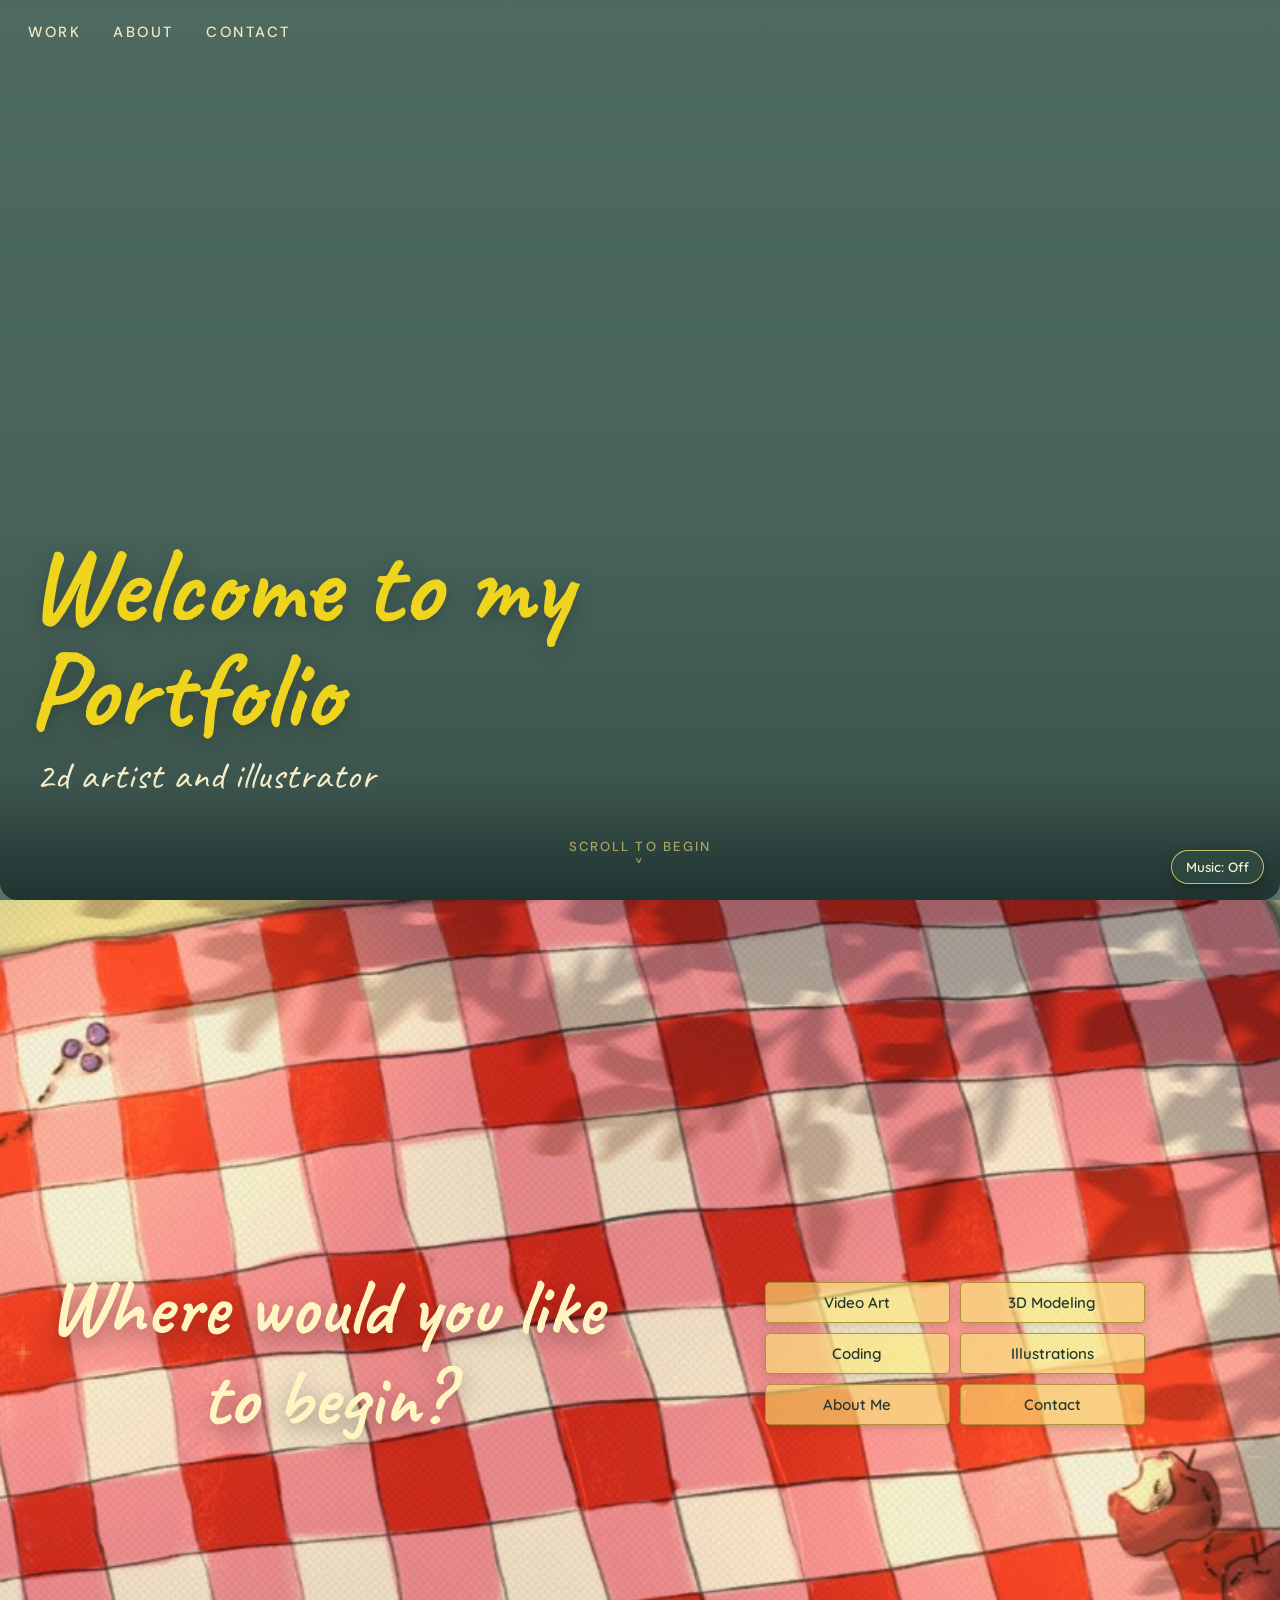
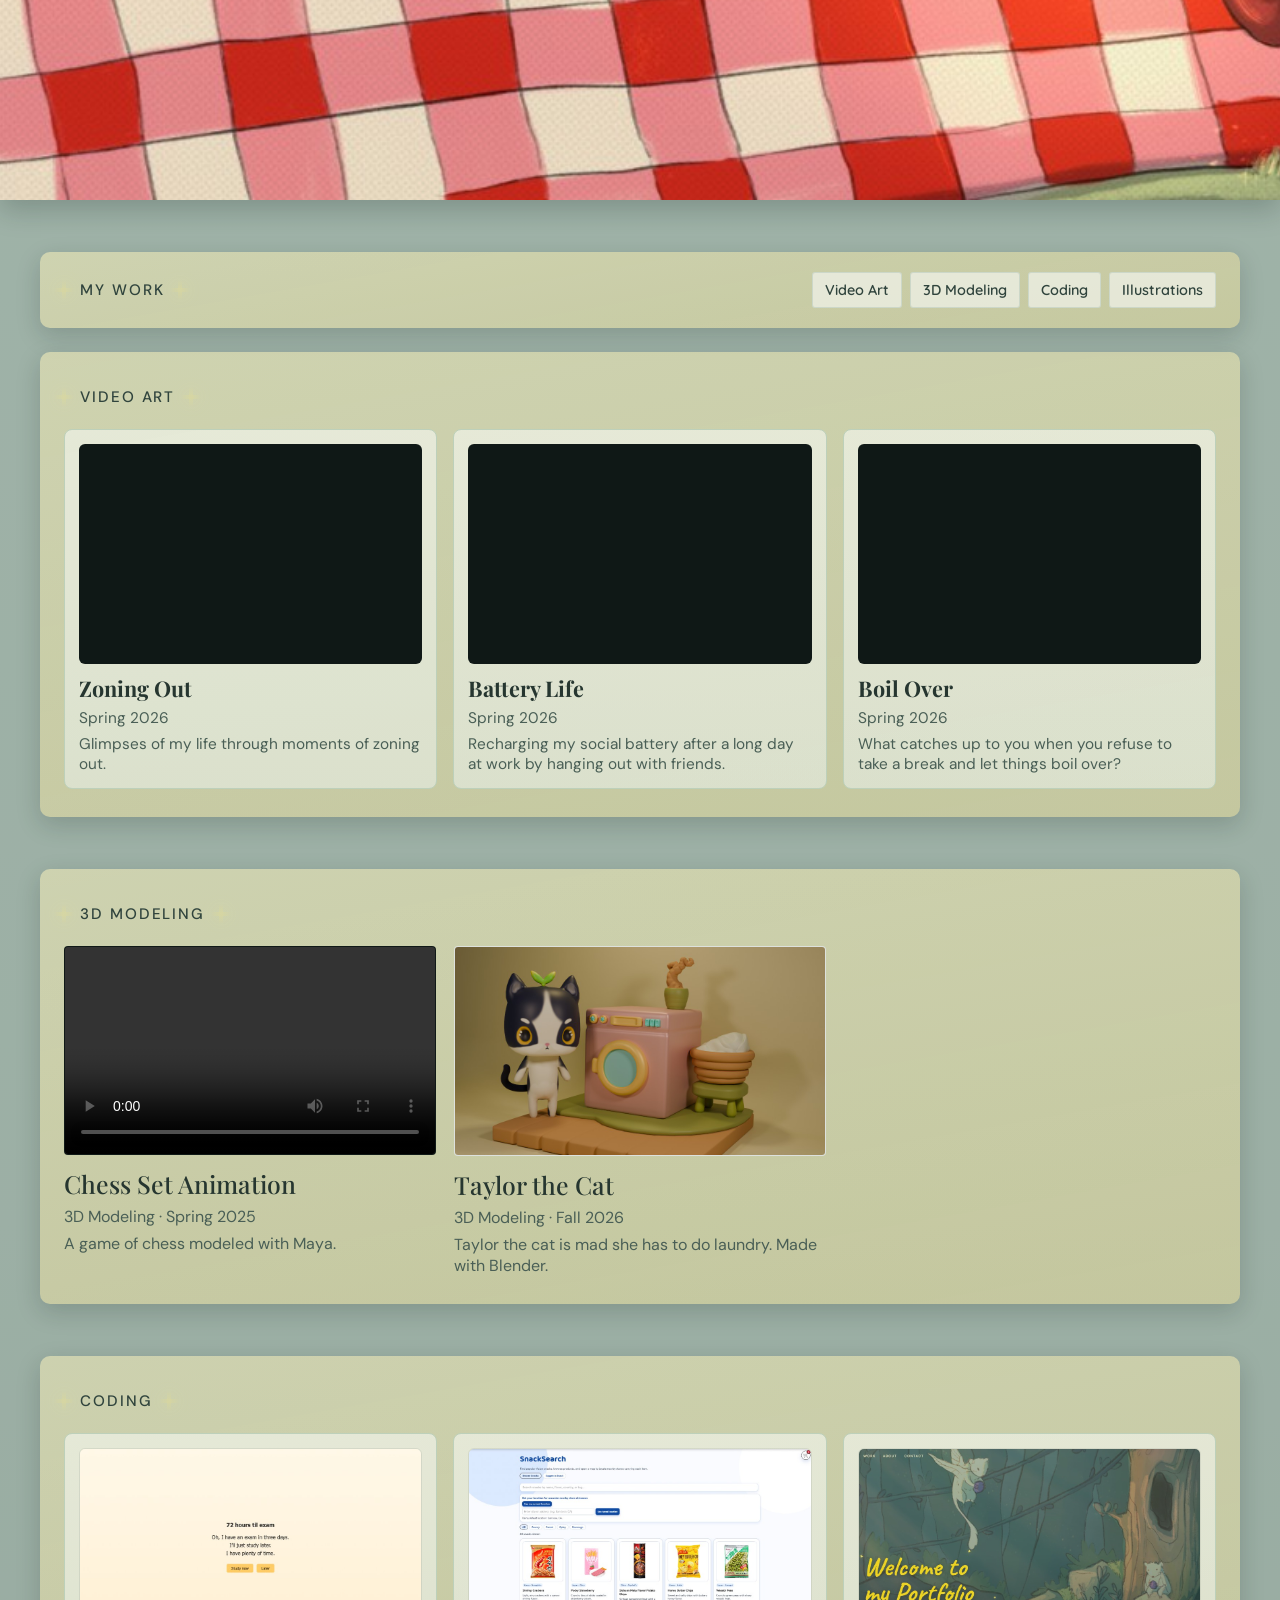
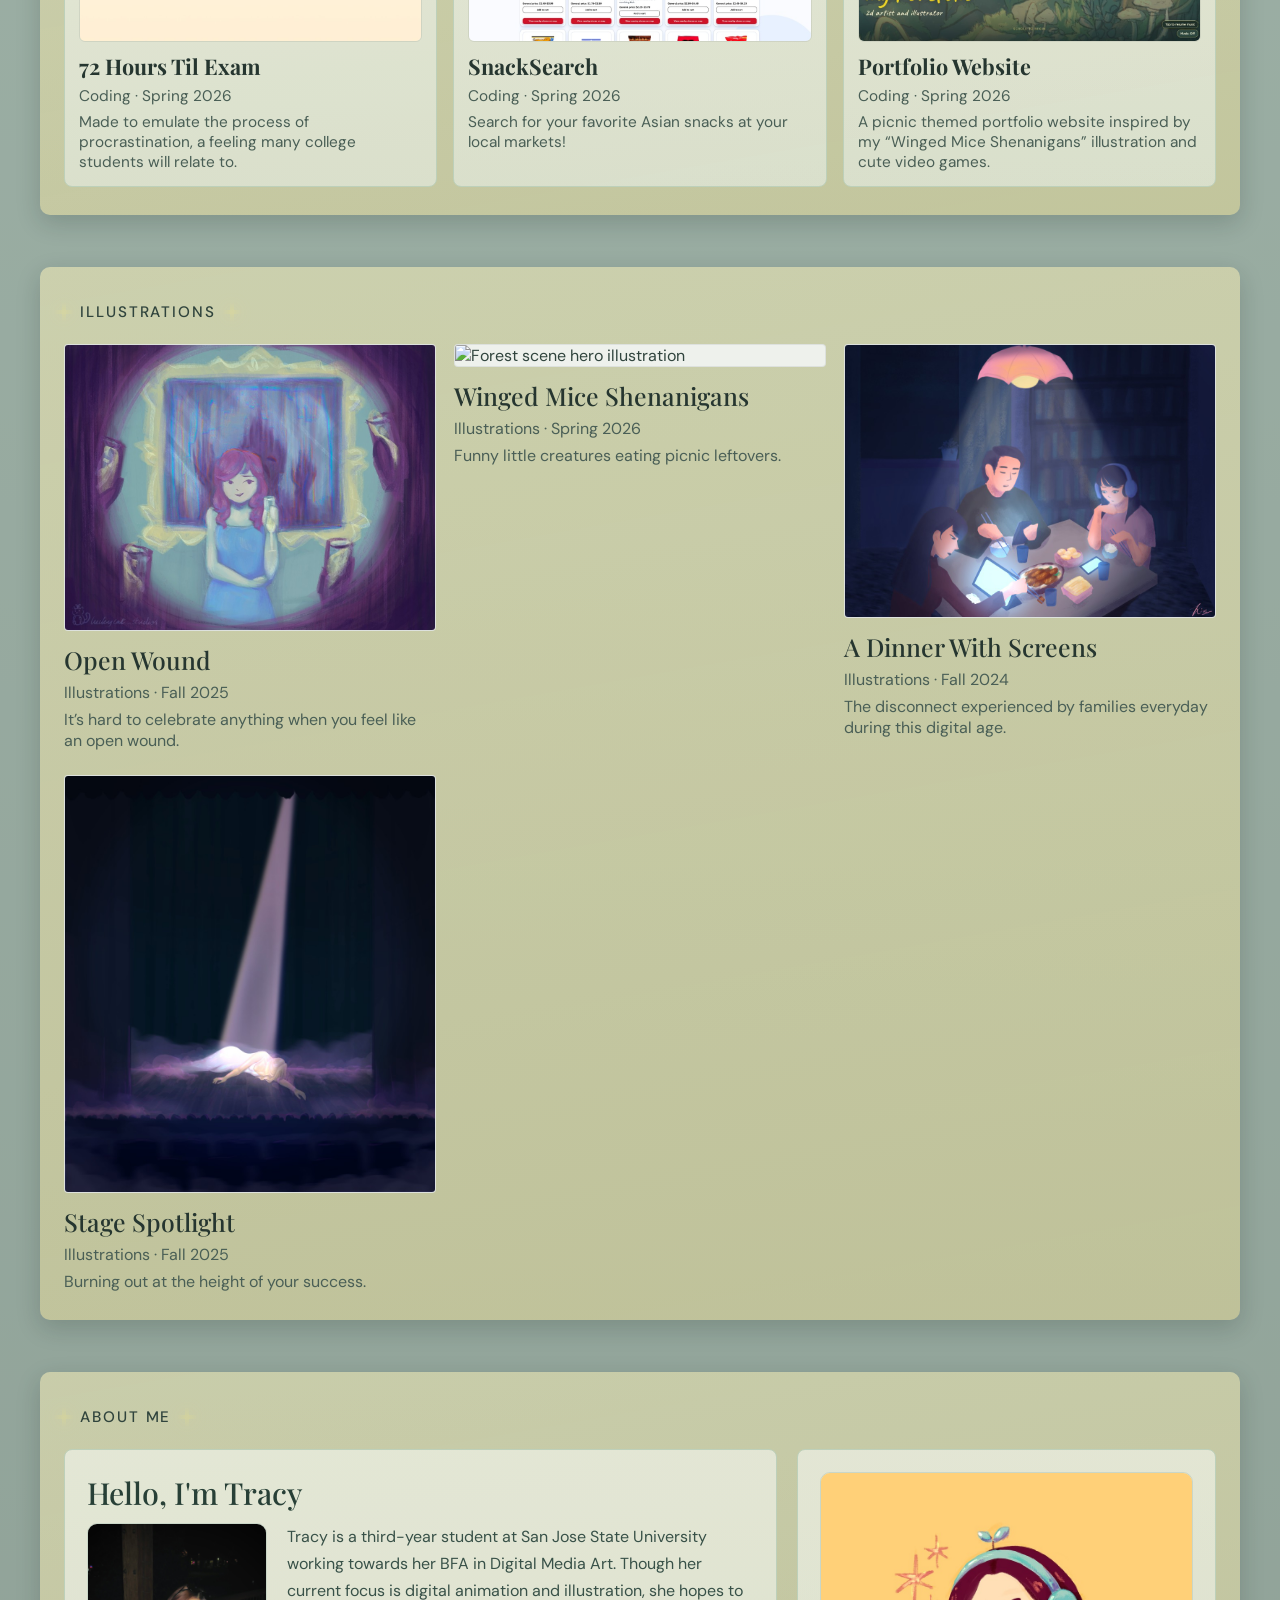
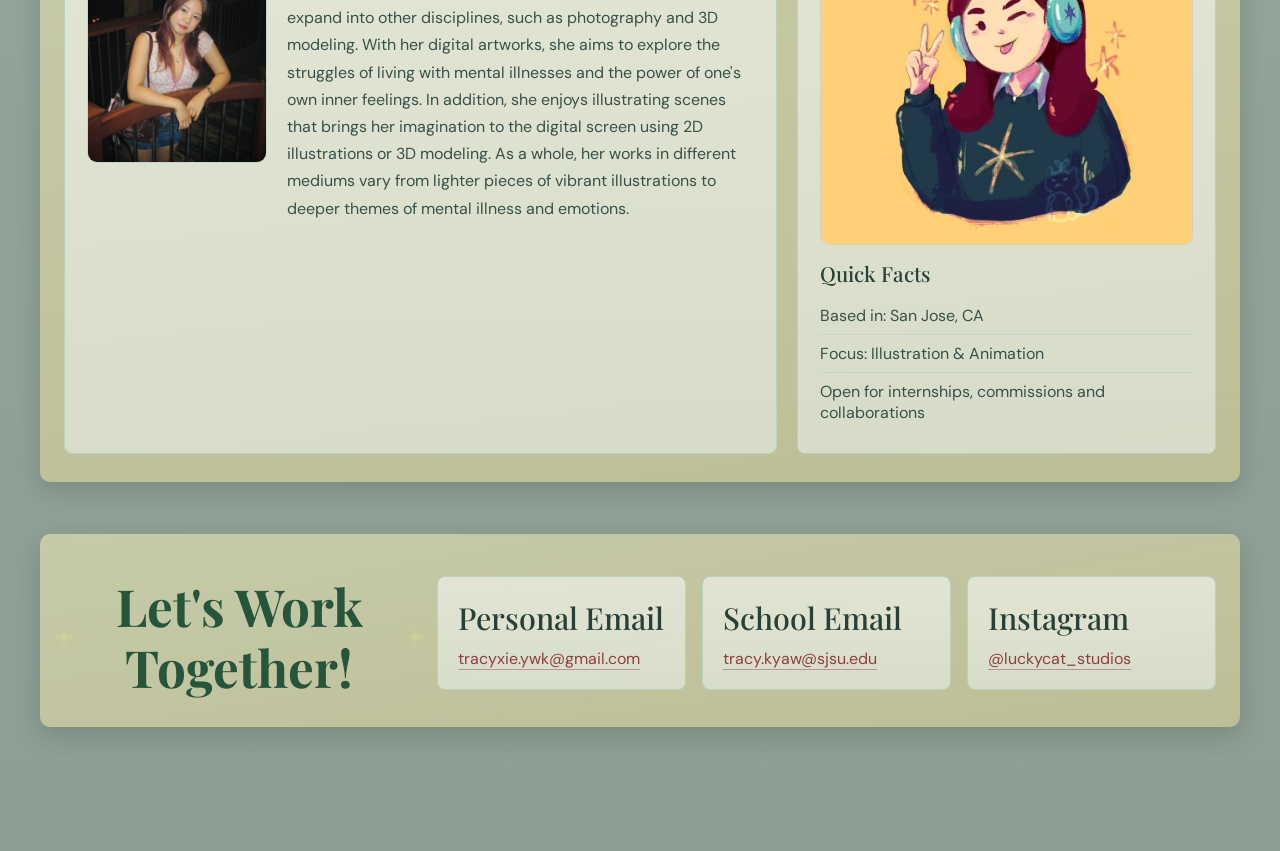
==== commit b7e35736: "d" ====
--- a/animation.html
+++ b/animation.html
@@ -1,589 +1,14 @@
 <!DOCTYPE html>
 <html lang="en">
 <head>
-  <meta charset="UTF-8" />
-  <meta name="viewport" content="width=device-width, initial-scale=1.0"/>
-  <title>Tracy Kyaw | Portfolio</title>
-  <script>
-    (function () {
-      var path = window.location.pathname;
-      var lastSegment = path.split("/").pop();
-      var looksLikeFile = lastSegment.indexOf(".") !== -1;
-      if (!path.endsWith("/") && !looksLikeFile) {
-        window.location.replace(window.location.href + "/");
-      }
-    })();
-  </script>
-  <link rel="preconnect" href="https://fonts.googleapis.com">
-  <link rel="preconnect" href="https://fonts.gstatic.com" crossorigin>
-  <link href="https://fonts.googleapis.com/css2?family=Caveat:wght@400;700&family=DM+Sans:wght@400;500&family=Playfair+Display:wght@500&family=Quicksand:wght@500;600&display=swap" rel="stylesheet">
-  <link rel="stylesheet" href="style.css" />
+  <meta charset="UTF-8">
+  <meta name="robots" content="noindex">
+  <title>Redirecting… | Tracy Kyaw</title>
+  <link rel="canonical" href="https://tracykyaw.art/">
+  <meta http-equiv="refresh" content="0; url=./index.html#work">
+  <script>window.location.replace("./index.html#work");</script>
 </head>
-<body data-page-category="animation">
-  <audio id="bg-music" loop preload="auto"></audio>
-  <button id="music-toggle" class="music-toggle" type="button" aria-pressed="false" aria-label="Play background music">
-    Music: Off
-  </button>
-
-  <header class="hero">
-    <div class="hero-bg"></div>
-    <div class="hero-overlay"></div>
-
-    <div class="hero-inner">
-      <div class="top-bar">
-        <nav class="main-nav">
-          <a href="#work">WORK</a>
-          <a href="#about">ABOUT</a>
-          <a href="#contact">CONTACT</a>
-        </nav>
-      </div>
-
-      <div class="hero-copy">
-        <h1>
-          Welcome to my Portfolio
-          <span class="sparkle sparkle-1" aria-hidden="true"></span>
-          <span class="sparkle sparkle-2" aria-hidden="true"></span>
-          <span class="sparkle sparkle-3" aria-hidden="true"></span>
-          <span class="sparkle sparkle-4" aria-hidden="true"></span>
-        </h1>
-        <p>2d artist and illustrator</p>
-      </div>
-
-      <a class="scroll-cue" href="#begin">SCROLL TO BEGIN<span aria-hidden="true">&#709;</span>
-      </a>
-    </div>
-  </header>
-
-  <main>
-    <section class="begin-section" id="begin">
-      <div class="begin-layout">
-        <div class="begin-prompt">
-          <h2>Where would you like to begin?</h2>
-        </div>
-        <div class="begin-links" aria-label="Quick start links">
-          <a href="illustrations.html#work">Illustrations</a>
-          <a href="comics.html#work">Comics</a>
-          <a href="animation.html#work">2D Animation</a>
-          <a href="video-art.html#work">Video Art</a>
-          <a href="modeling.html#work">3D Modeling</a>
-          <a href="photography.html#work">Photography</a>
-          <a href="#about">About Me</a>
-          <a href="#contact">Contact</a>
-        </div>
-      </div>
-    </section>
-
-    <section class="work-section" id="work">
-      <div class="work-header">
-        <h2>MY WORK</h2>
-        <div class="filter-chips" aria-label="Artwork categories">
-          <a class="chip" href="illustrations.html#work">Illustrations</a>
-          <a class="chip" href="comics.html#work">Comics</a>
-          <a class="chip" href="animation.html#work">2D Animation</a>
-          <a class="chip" href="video-art.html#work">Video Art</a>
-          <a class="chip" href="modeling.html#work">3D Modeling</a>
-          <a class="chip" href="photography.html#work">Photography</a>
-        </div>
-      </div>
-
-      <div class="artwork-grid">
-        <article class="artwork-card" data-category="illustrations">
-          <img class="artwork-image" src="illustrations/illustration-01.png" alt="Sunlit courtyard illustration">
-          <h3>Babylon Lovers</h3>
-          <p>Illustrations · 2024</p>
-        </article>
-        <article class="artwork-card" data-category="photography">
-          <div class="artwork-image placeholder-2" aria-hidden="true"></div>
-          <h3>Quiet Reflections</h3>
-          <p>Photography · 2024</p>
-        </article>
-        <article class="artwork-card" data-category="comics">
-          <a href="comics-stars-before-drones.html" class="artwork-link">
-            <img class="artwork-image" src="comics/stars-before-drones/01.png" alt="Stars Before The Drones comic cover page">
-          </a>
-          <h3>Stars Before The Drones</h3>
-          <p>Comics · 8 pages</p>
-        </article>
-        <article class="artwork-card" data-category="illustrations">
-          <img class="artwork-image" src="illustrations/illustration-02.png" alt="Portrait illustration with blue and violet tones">
-          <h3>Open Wound</h3>
-          <p>Illustrations · 2023</p>
-        </article>
-        <article class="artwork-card" data-category="modeling">
-          <video class="artwork-image modeling-video" controls preload="metadata" playsinline>
-            <source src="3d-modeling/spring-2025-intro-to-3d-modeling-class-reel.mp4" type="video/mp4">
-            Your browser does not support video playback.
-          </video>
-          <h3>Spring 2025 Intro to 3D Modeling Class Reel</h3>
-          <p>3D Modeling · 2025</p>
-        </article>
-        <article class="artwork-card" data-category="modeling">
-          <img class="artwork-image" src="3d-modeling/modeling-01.png" alt="3D modeling desk scene">
-          <h3>Desk Scene Study</h3>
-          <p>3D Modeling · 2025</p>
-        </article>
-        <article class="artwork-card" data-category="modeling">
-          <video class="artwork-image modeling-video" controls preload="metadata" playsinline>
-            <source src="3d-modeling/chess-set-animation.mp4" type="video/mp4">
-            Your browser does not support video playback.
-          </video>
-          <h3>Chess Set Animation</h3>
-          <p>3D Modeling · 2025</p>
-        </article>
-        <article class="artwork-card" data-category="photography">
-          <div class="artwork-image placeholder-6" aria-hidden="true"></div>
-          <h3>Blue Tide</h3>
-          <p>Photography · 2022</p>
-        </article>
-        <article class="artwork-card" data-category="comics">
-          <a href="comics-tobi-story.html" class="artwork-link">
-            <img class="artwork-image" src="comics/closet-story/01.png" alt="Tobi comic cover page">
-          </a>
-          <h3>Tobi</h3>
-          <p>Comics · 5 pages</p>
-        </article>
-        <article class="artwork-card" data-category="illustrations">
-          <img class="artwork-image" src="illustrations/illustration-03.png" alt="Night scene illustration with pink lilies">
-          <h3>Flowers in a Strange Place</h3>
-          <p>Illustrations · 2024</p>
-        </article>
-        <article class="artwork-card" data-category="illustrations">
-          <img class="artwork-image" src="illustrations/illustration-04.png" alt="Koi fish pond illustration">
-          <h3>Koi Pond Study</h3>
-          <p>Illustrations · 2024</p>
-        </article>
-        <article class="artwork-card" data-category="illustrations">
-          <img class="artwork-image" src="IMG_1523.png" alt="Forest scene hero illustration">
-          <h3>Winged Mice Shenanigans</h3>
-          <p>Illustrations · 2024</p>
-        </article>
-        <article class="artwork-card" data-category="illustrations">
-          <img class="artwork-image" src="illustrations/illustration-05.png" alt="Portrait illustration of two smiling friends with star background">
-          <h3>portrait of friends</h3>
-          <p>Illustrations · 2024</p>
-        </article>
-        <article class="artwork-card" data-category="illustrations">
-          <img class="artwork-image" src="illustrations/illustration-06.png" alt="A Dinner With Screens illustration">
-          <h3>A Dinner With Screens</h3>
-          <p>Illustrations · 2024</p>
-        </article>
-        <article class="artwork-card" data-category="illustrations">
-          <img class="artwork-image" src="illustrations/illustration-07.png" alt="Stage spotlight illustration">
-          <h3>Stage Spotlight</h3>
-          <p>Illustrations · 2024</p>
-        </article>
-      </div>
-    </section>
-
-    <section class="animation-section" id="animation">
-      <div class="section-title-row">
-        <h2>2D ANIMATION</h2>
-      </div>
-      <div class="animation-grid">
-        <article class="animation-card" data-category="animation">
-          <video class="artwork-image animation-video" controls preload="metadata" playsinline poster="2d-animation/animation-01.png">
-            <source src="2d-animation/animation-01.mp4" type="video/mp4">
-            <source src="2d-animation/animation-01.webm" type="video/webm">
-            <source src="2d-animation/animation-01.mov" type="video/quicktime">
-            Your browser does not support video playback.
-          </video>
-          <h3>Animation Study 01</h3>
-          <p>2D Animation · 2024</p>
-        </article>
-        <article class="animation-card" data-category="animation">
-          <video class="artwork-image animation-video" controls preload="metadata" playsinline poster="2d-animation/animation-02.png">
-            <source src="2d-animation/animation-02.mp4" type="video/mp4">
-            <source src="2d-animation/animation-02.webm" type="video/webm">
-            <source src="2d-animation/animation-02.mov" type="video/quicktime">
-            Your browser does not support video playback.
-          </video>
-          <h3>Animation Study 02</h3>
-          <p>2D Animation · 2024</p>
-        </article>
-        <article class="animation-card" data-category="animation">
-          <video class="artwork-image animation-video" controls preload="metadata" playsinline poster="2d-animation/animation-03.png">
-            <source src="2d-animation/animation-03.mp4" type="video/mp4">
-            <source src="2d-animation/animation-03.webm" type="video/webm">
-            <source src="2d-animation/animation-03.mov" type="video/quicktime">
-            Your browser does not support video playback.
-          </video>
-          <h3>Animation Study 03</h3>
-          <p>2D Animation · 2024</p>
-        </article>
-        <article class="animation-card" data-category="animation">
-          <video class="artwork-image animation-video" controls preload="metadata" playsinline poster="2d-animation/animation-04.png">
-            <source src="2d-animation/animation-04.mp4" type="video/mp4">
-            <source src="2d-animation/animation-04.webm" type="video/webm">
-            <source src="2d-animation/animation-04.mov" type="video/quicktime">
-            Your browser does not support video playback.
-          </video>
-          <h3>Animation Study 04</h3>
-          <p>2D Animation · 2024</p>
-        </article>
-        <article class="animation-card" data-category="animation">
-          <video class="artwork-image animation-video" controls preload="metadata" playsinline poster="2d-animation/animation-05.png">
-            <source src="2d-animation/animation-05.mp4" type="video/mp4">
-            <source src="2d-animation/animation-05.webm" type="video/webm">
-            <source src="2d-animation/animation-05.mov" type="video/quicktime">
-            Your browser does not support video playback.
-          </video>
-          <h3>Animation Study 05</h3>
-          <p>2D Animation · 2024</p>
-        </article>
-        <article class="animation-card" data-category="animation">
-          <video class="artwork-image animation-video" controls preload="metadata" playsinline poster="2d-animation/animation-06.png">
-            <source src="2d-animation/animation-06.mp4" type="video/mp4">
-            <source src="2d-animation/animation-06.webm" type="video/webm">
-            <source src="2d-animation/animation-06.mov" type="video/quicktime">
-            Your browser does not support video playback.
-          </video>
-          <h3>Animation Study 06</h3>
-          <p>2D Animation · 2024</p>
-        </article>
-        <article class="animation-card" data-category="animation">
-          <video class="artwork-image animation-video" controls preload="metadata" playsinline poster="2d-animation/animation-07.png">
-            <source src="2d-animation/animation-07.mp4" type="video/mp4">
-            <source src="2d-animation/animation-07.webm" type="video/webm">
-            <source src="2d-animation/animation-07.mov" type="video/quicktime">
-            Your browser does not support video playback.
-          </video>
-          <h3>Animation Study 07</h3>
-          <p>2D Animation · 2023</p>
-        </article>
-      </div>
-    </section>
-
-    <section class="video-art-section" id="video-art">
-      <div class="section-title-row">
-        <h2>VIDEO ART</h2>
-      </div>
-      <div class="video-art-grid">
-        <article class="video-art-card" data-category="video-art">
-          <div class="video-art-thumb video-art-thumb-1" aria-hidden="true"></div>
-          <h3>Video Piece 01</h3>
-          <p>Video Art · 2024</p>
-        </article>
-        <article class="video-art-card" data-category="video-art">
-          <div class="video-art-thumb video-art-thumb-2" aria-hidden="true"></div>
-          <h3>Video Piece 02</h3>
-          <p>Video Art · 2024</p>
-        </article>
-      </div>
-    </section>
-
-    <section class="about-section" id="about">
-      <div class="section-title-row">
-        <h2>ABOUT ME</h2>
-      </div>
-      <div class="about-layout">
-        <div class="about-text">
-          <h3>Hello, I'm Tracy</h3>
-          <p>
-            I'm a third-year student at SJSU working towards my BFA in Digital Media Art.
-            Though my current focus is digital animation and illustration, I hope to expand
-            into other disciplines, such as photography and 3D modeling. With my digital
-            artworks, I aim to depict and explore the struggles of living with mental illnesses
-            and the power of one's own inner feelings. I also enjoy illustrating comics and
-            scenes that brings my imagination to the screen. In addition, I have completed a few
-            3D modeling projects. Recently, I have found great interest in photography and
-            editing. Through my photography series, I wish to capture her perspective on life and
-            life experiences. As a whole, my works of different mediums vary from lighter pieces
-            of vibrant illustrations to deeper themes of mental illness and emotions.
-          </p>
-        </div>
-        <div class="about-highlight">
-          <img class="about-profile-image" src="illustrations/profile.png" alt="Portrait of Tracy Kyaw">
-          <h4>Quick Facts</h4>
-          <ul>
-            <li>Based in: San Jose, CA</li>
-            <li>Focus: Illustration & Animation</li>
-            <li>Open for internships, commissions and collaborations</li>
-          </ul>
-        </div>
-      </div>
-    </section>
-
-    <section class="contact-section" id="contact">
-      <div class="contact-layout">
-        <div class="contact-intro">
-          <h3>Let's Work Together!</h3>
-        </div>
-        <div class="contact-grid">
-          <article class="contact-card">
-            <h3>Personal Email</h3>
-            <p>
-              <a href="mailto:tracyxie.ywk@gmail.com">tracyxie.ywk@gmail.com</a>
-            </p>
-          </article>
-          <article class="contact-card">
-            <h3>School Email</h3>
-            <p>
-              <a href="mailto:tracy.kyaw@sjsu.edu">tracy.kyaw@sjsu.edu</a>
-            </p>
-          </article>
-          <article class="contact-card">
-            <h3>Instagram</h3>
-            <p>
-              <a href="https://instagram.com/luckycat_studios" target="_blank" rel="noopener noreferrer">
-                @luckycat_studios
-              </a>
-            </p>
-          </article>
-        </div>
-      </div>
-    </section>
-
-  </main>
-
-  <script>
-    (function () {
-      var hero = document.querySelector(".hero");
-      if (!hero) return;
-
-      var targetProgress = 0;
-      var currentProgress = 0;
-      var isAnimating = false;
-
-      function updateTargetProgress() {
-        var fadeDistance = Math.max(window.innerHeight * 0.7, 1);
-        targetProgress = Math.min(window.scrollY / fadeDistance, 1);
-      }
-
-      function render() {
-        currentProgress += (targetProgress - currentProgress) * 0.12;
-        if (Math.abs(targetProgress - currentProgress) < 0.001) {
-          currentProgress = targetProgress;
-        }
-
-        var eased = 1 - Math.pow(1 - currentProgress, 2);
-        var opacity = 0.68 + eased * 0.32;
-        var yShift = eased * 18;
-
-        hero.style.setProperty("--hero-image-opacity", opacity.toFixed(3));
-        hero.style.setProperty("--hero-image-shift", yShift.toFixed(2) + "px");
-
-        if (currentProgress !== targetProgress) {
-          window.requestAnimationFrame(render);
-        } else {
-          isAnimating = false;
-        }
-      }
-
-      function requestRender() {
-        if (isAnimating) return;
-        isAnimating = true;
-        window.requestAnimationFrame(render);
-      }
-
-      function onViewportChange() {
-        updateTargetProgress();
-        requestRender();
-      }
-
-      onViewportChange();
-      window.addEventListener("scroll", onViewportChange, { passive: true });
-      window.addEventListener("resize", onViewportChange);
-    })();
-
-    (function () {
-      var selectedCategory = document.body.dataset.pageCategory || "all";
-      var artworkCards = document.querySelectorAll(".artwork-card[data-category]");
-      var animationSection = document.querySelector(".animation-section");
-      var videoArtSection = document.querySelector(".video-art-section");
-      var tabLinks = document.querySelectorAll(".filter-chips .chip");
-      var categoryToPage = {
-        all: "index.html",
-        illustrations: "illustrations.html",
-        comics: "comics.html",
-        animation: "animation.html",
-        "video-art": "video-art.html",
-        modeling: "modeling.html",
-        photography: "photography.html"
-      };
-
-      artworkCards.forEach(function (card) {
-        var cardCategory = card.dataset.category;
-        var shouldShow = selectedCategory === "all" || selectedCategory === cardCategory;
-        card.style.display = shouldShow ? "" : "none";
-      });
-
-      if (animationSection) {
-        animationSection.style.display = selectedCategory === "all" || selectedCategory === "animation" ? "" : "none";
-      }
-
-      if (videoArtSection) {
-        videoArtSection.style.display = selectedCategory === "all" || selectedCategory === "video-art" ? "" : "none";
-      }
-
-      tabLinks.forEach(function (tab) {
-        tab.classList.remove("is-active");
-        var targetPage = tab.getAttribute("href").split("#")[0];
-        if (targetPage === categoryToPage[selectedCategory]) {
-          tab.classList.add("is-active");
-        }
-      });
-    })();
-
-    (function () {
-      var hero = document.querySelector(".hero");
-      var scrollCue = document.querySelector(".scroll-cue");
-      var beginSection = document.querySelector("#begin");
-      if (!hero || !scrollCue || !beginSection) return;
-
-      var loader = document.createElement("div");
-      loader.className = "scroll-loader";
-      loader.innerHTML =
-        '<div class="scroll-loader-stars" aria-hidden="true"><span></span><span></span><span></span></div>' +
-        "<p>LOADING</p>";
-      document.body.appendChild(loader);
-
-      var hasShownFromScroll = false;
-      var hideTimer = null;
-
-      function showLoader(durationMs) {
-        loader.classList.add("is-visible");
-        if (hideTimer) window.clearTimeout(hideTimer);
-        hideTimer = window.setTimeout(function () {
-          loader.classList.remove("is-visible");
-        }, durationMs || 720);
-      }
-
-      function triggerFromLanding() {
-        var heroHeight = hero.getBoundingClientRect().height || window.innerHeight;
-        if (hasShownFromScroll || window.scrollY > heroHeight * 0.55) return;
-        hasShownFromScroll = true;
-        showLoader(3200);
-      }
-
-      scrollCue.addEventListener("click", function (e) {
-        e.preventDefault();
-        showLoader(3800);
-        window.setTimeout(function () {
-          beginSection.scrollIntoView({ behavior: "smooth", block: "start" });
-        }, 2100);
-      });
-
-      window.addEventListener("wheel", function (e) {
-        if (e.deltaY > 0) triggerFromLanding();
-      }, { passive: true });
-
-      var touchStartY = 0;
-      window.addEventListener("touchstart", function (e) {
-        if (!e.touches || !e.touches.length) return;
-        touchStartY = e.touches[0].clientY;
-      }, { passive: true });
-
-      window.addEventListener("touchmove", function (e) {
-        if (!e.touches || !e.touches.length) return;
-        var delta = touchStartY - e.touches[0].clientY;
-        if (delta > 8) triggerFromLanding();
-      }, { passive: true });
-    })();
-
-    (function () {
-      var audio = document.getElementById("bg-music");
-      var toggle = document.getElementById("music-toggle");
-      var hero = document.querySelector(".hero");
-      if (!audio || !toggle) return;
-
-      var landingTrack = "landing-music.mp3";
-      var siteTrack = "background-music.mp3";
-      var storageKey = "portfolioMusicEnabled";
-      var userEnabledAudio = false;
-      var userPausedAudio = true;
-      var currentTrack = "";
-
-      function readMusicPreference() {
-        try {
-          return window.localStorage.getItem(storageKey) === "true";
-        } catch (e) {
-          return false;
-        }
-      }
-
-      function writeMusicPreference(isEnabled) {
-        try {
-          window.localStorage.setItem(storageKey, isEnabled ? "true" : "false");
-        } catch (e) {
-          // Ignore storage access issues
-        }
-      }
-
-      function setToggleState(isPlaying) {
-        toggle.textContent = isPlaying ? "Music: On" : "Music: Off";
-        toggle.setAttribute("aria-pressed", isPlaying ? "true" : "false");
-        toggle.setAttribute("aria-label", isPlaying ? "Pause background music" : "Play background music");
-      }
-
-      function getTargetTrack() {
-        if (!hero) return siteTrack;
-        var heroHeight = hero.getBoundingClientRect().height || window.innerHeight;
-        return window.scrollY < heroHeight - 24 ? landingTrack : siteTrack;
-      }
-
-      function setTrack(trackPath) {
-        if (currentTrack === trackPath) return;
-        currentTrack = trackPath;
-        audio.src = trackPath;
-        audio.load();
-      }
-
-      function tryPlay() {
-        audio.play().then(function () {
-          setToggleState(true);
-        }).catch(function () {
-          setToggleState(false);
-        });
-      }
-
-      function startOnce() {
-        if (!audio.paused) return;
-        userEnabledAudio = true;
-        userPausedAudio = false;
-        writeMusicPreference(true);
-        setTrack(getTargetTrack());
-        tryPlay();
-      }
-
-      function syncTrackToScroll() {
-        if (!userEnabledAudio || userPausedAudio) return;
-        var nextTrack = getTargetTrack();
-        if (nextTrack !== currentTrack) {
-          setTrack(nextTrack);
-          tryPlay();
-        }
-      }
-
-      window.addEventListener("pointerdown", startOnce, { once: true, passive: true });
-      window.addEventListener("keydown", startOnce, { once: true });
-      window.addEventListener("scroll", syncTrackToScroll, { passive: true });
-      window.addEventListener("resize", syncTrackToScroll);
-
-      toggle.addEventListener("click", function () {
-        if (audio.paused) {
-          userEnabledAudio = true;
-          userPausedAudio = false;
-          writeMusicPreference(true);
-          setTrack(getTargetTrack());
-          tryPlay();
-        } else {
-          userPausedAudio = true;
-          writeMusicPreference(false);
-          audio.pause();
-          setToggleState(false);
-        }
-      });
-
-      setToggleState(false);
-      if (readMusicPreference()) {
-        userEnabledAudio = true;
-        userPausedAudio = false;
-        setTrack(getTargetTrack());
-        tryPlay();
-      }
-    })();
-  </script>
-  <script src="artwork-lightbox.js"></script>
-
+<body>
+  <p><a href="./index.html#work">Redirecting to Tracy Kyaw's portfolio…</a></p>
 </body>
 </html>
